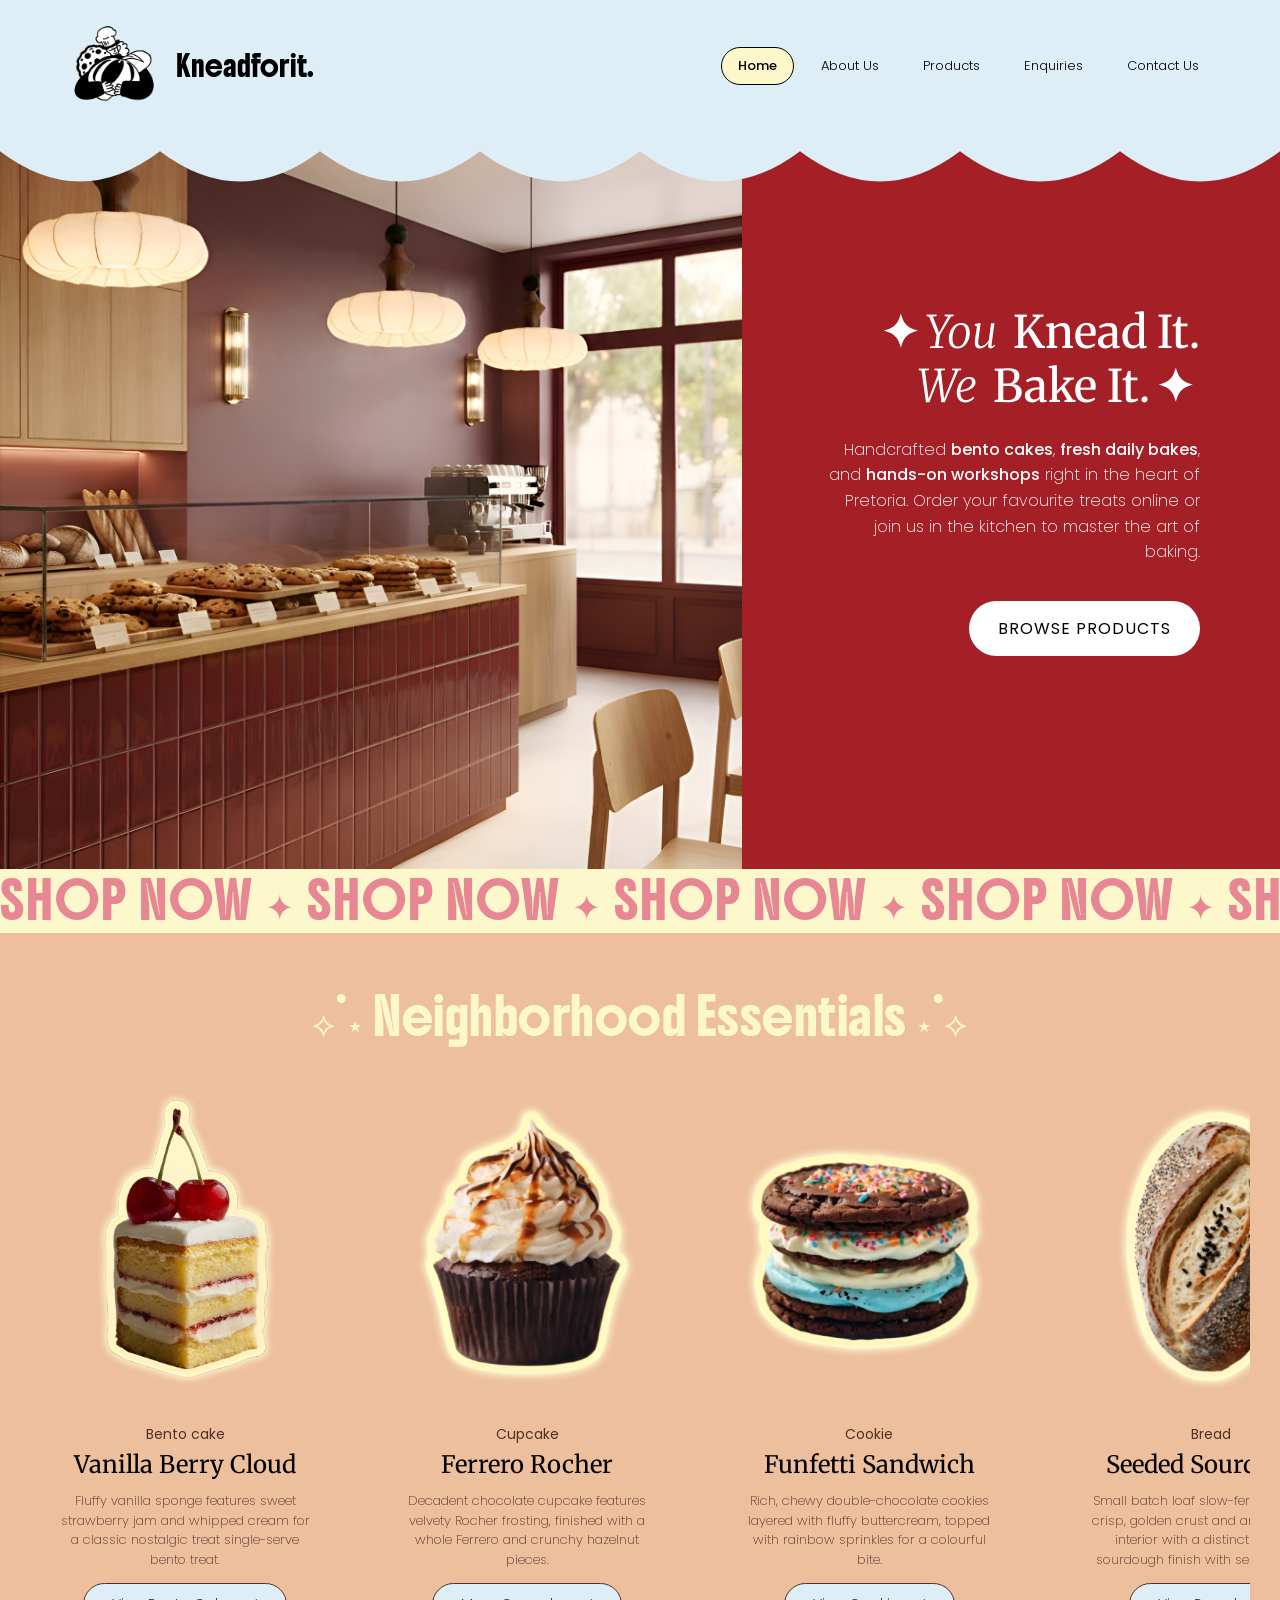
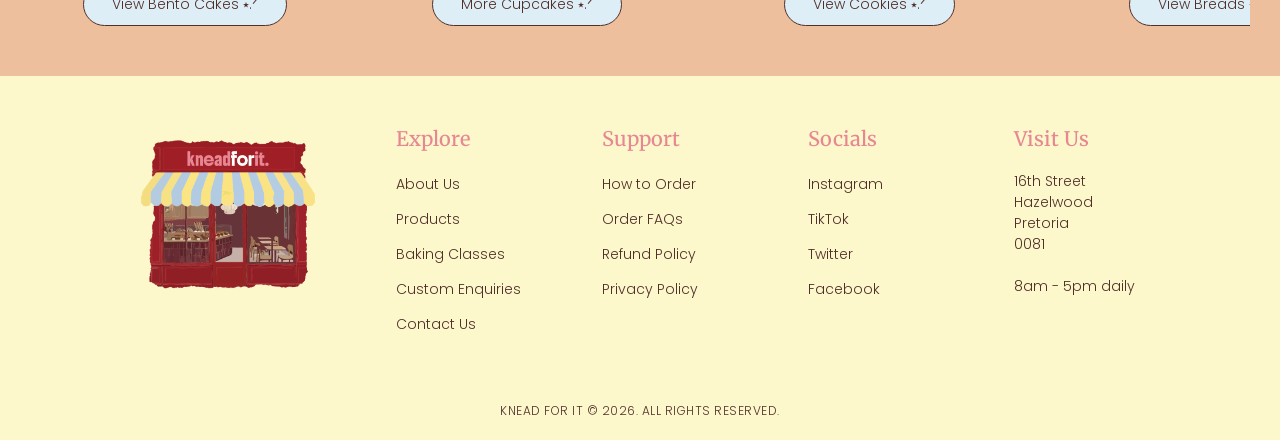
==== index.html @ 81d26b41 "Updated the home.html to index.html and added the javascript file." ====
<!DOCTYPE html>
<html lang="en">
<head>
    <meta charset="UTF-8">
    <meta name="viewport" content="width=device-width, initial-scale=1.0">
    <title>Home | Kneadforit.</title>
    <link rel="stylesheet" href="css/style.css">

    <!-- Google Fonts -->
    <link rel="preconnect" href="https://fonts.googleapis.com">
    <link rel="preconnect" href="https://fonts.gstatic.com" crossorigin>
    <link href="https://fonts.googleapis.com/css2?family=Boldonse&family=Merriweather:ital,opsz,wght@0,18..144,300..900;1,18..144,300..900&family=Poppins:ital,wght@0,100;0,200;0,300;0,400;0,500;0,600;0,700;0,800;0,900;1,100;1,200;1,300;1,400;1,500;1,600;1,700;1,800;1,900&display=swap" rel="stylesheet">
</head>

<body>

<!-- HEADER SECTION -->

    <header class="header-nav-container">
        <div class="nav-content">
            <a href="index.html" class="brand-logo">
                <picture>
                    <source type="images/webp" srcset="../images/logo.webp">
                    <img src="images/logo.png" alt="Kneadforit Logo">
                </picture>
                <span class="logo-text">Kneadforit.</span>
            </a>            
            <nav class="nav-item-container">
                <a href="index.html" class="nav-link active">Home</a>
                <a href="about.html" class="nav-link">About Us</a>
                <a href="products.html" class="nav-link">Products</a>
                <a href="enquiries.html" class="nav-link">Enquiries</a>
                <a href="contact.html" class="nav-link">Contact Us</a>
            </nav>
        </div>
        <!-- Scalloped Banner Shape -->
        <div class="scallop-banner" aria-hidden="true">
            <svg viewBox="0 0 1440 50" preserveAspectRatio="none">
                <path d="M0,0 L1440,0 L1440,10 Q1350,40 1260,10 Q1170,40 1080,10 Q990,40 900,10 Q810,40 720,10 Q630,40 540,10 Q450,40 360,10 Q270,40 180,10 Q90,40 0,10 Z" fill="#DEEEF7"/>
            </svg>
        </div>
    </header>

<!-- HERO SECTION -->

    <main>
        <section class="hero-section">
            <div class="hero-container">
                <!-- Left Image Side -->
                <div class="hero-image-wrapper">
                    <picture>
                    <source media="(min-width: 960px)" srcset="./images/interior.jpg">
                    <source media="(max-width: 960px)" srcset="./images/interior.jpg">
                    <img src="./images/interior.jpg" alt="Knead For It Bakery Interior" class="hero-image">
                    </picture>
                </div>
                <!-- Right Content Card Side -->
                <div class="hero-content-card">
                    <h1 class="hero-title">
                        <span class="title-line">
                            <span class="star-icon">✦</span><span class="text-italic">You</span> <span class="text-bold">Knead It.</span>
                        </span>
                        <span class="title-line">
                            <span class="text-italic">We</span> <span class="text-bold">Bake It.</span><span class="star-icon">✦</span>
                        </span>
                    </h1>
                    <p class="hero-body">
                        Handcrafted <strong>bento cakes</strong>, <strong>fresh daily bakes</strong>, and 
                        <strong>hands-on workshops</strong> right in the heart of Pretoria. Order your 
                        favourite treats online or join us in the kitchen to master the art of baking.
                    </p>
                    <a href="products.html" class="hero-btn">BROWSE PRODUCTS</a>
                </div>
            </div>
        </section>
        <!-- INFINITE MARQUEE BANNER -->
        <div class="marquee-strip" aria-hidden="true">
            <div class="marquee-content">
                <span>SHOP NOW ✦ SHOP NOW ✦ SHOP NOW ✦ SHOP NOW ✦ SHOP NOW ✦</span>
            </div>
            <div class="marquee-content">
                <span>SHOP NOW ✦ SHOP NOW ✦ SHOP NOW ✦ SHOP NOW ✦ SHOP NOW ✦</span>
            </div>
        </div>
        <!-- BEST SELLER PRODUCTS SECTION -->
        <section class="products-section">
            <h2 class="products-title">⟡˙⋆ Neighborhood Essentials ⋆˙⟡</h2>
            <div class="product-scroll-container">
                <!-- Product 1 -->
                <article class="product-card">
                    <div class="product-image-wrapper">
                    <picture>
                        <!-- format with fallback to png -->
                        <source type="images/webp" srcset="./images/strawberry.webp">
                        <img src="./images/stawberry.png" alt="Vanilla Berry Cloud Bento Cake">
                    </picture>
                    </div>
                    <span class="product-category">Bento cake</span>
                    <h3 class="product-name">Vanilla Berry Cloud</h3>
                    <p class="product-description">
                        Fluffy vanilla sponge features sweet strawberry jam and whipped cream for a classic nostalgic treat
                        single-serve bento treat.
                    </p>
                    <a href="products.html#bento-cakes" class="view-btn">View Bento Cakes ⭑.ᐟ</a>   
                </article>
                <!-- Product 2 -->
                <article class="product-card">
                    <div class="product-image-wrapper">
                        <picture>
                            <source type="images/webp" srcset="./images/ferrero.webp">
                            <img src="./images/ferrero.png" alt="Ferrero Rocher Cupcake">
                        </picture>
                    </div>
                    <span class="product-category">Cupcake</span>
                    <h3 class="product-name">Ferrero Rocher</h3>
                    <p class="product-description">
                        Decadent chocolate cupcake features velvety Rocher frosting, finished with a whole 
                        Ferrero and crunchy hazelnut pieces.
                    </p>
                    <a href="products.html#cupcakes" class="view-btn">More Cupcakes ⭑.ᐟ</a>
                </article>
                <!-- Product 3 -->
                <article class="product-card">
                    <div class="product-image-wrapper">
                        <picture>
                            <source type="images/webp" srcset="./images/ferrero.webp">
                            <img src="images/sandwich.png" alt="Funfetti Sandwich Cookie">
                        </picture>
                    </div>
                    <span class="product-category">Cookie</span>
                    <h3 class="product-name">Funfetti Sandwich</h3>
                    <p class="product-description">
                        Rich, chewy double-chocolate cookies layered with fluffy buttercream, topped with 
                        rainbow sprinkles for a colourful bite.
                    </p>
                    <a href="products.html#cookies" class="view-btn">View Cookies ⭑.ᐟ</a>
                </article>
                <!-- Product 4 -->
                <article class="product-card">
                    <div class="product-image-wrapper">
                        <picture>
                            <source type="images/webp" srcset="./images/sourdough.webp">
                            <img src="images/sourdough.png" alt="Heritage Seeded Sourdough Bread">
                        </picture>
                    </div>
                    <span class="product-category">Bread</span>
                    <h3 class="product-name">Seeded Sourdough</h3>
                    <p class="product-description">
                        Small batch loaf slow-fermented for a crisp, golden crust and an airy, chewy interior with 
                        a distinctive, tangy sourdough finish with sesame seeds.
                    </p>
                    <a href="products.html#breads" class="view-btn">View Breads ⭑.ᐟ</a>
                </article>
            </div>
        </section>
    </main>

<!-- FOOTER -->

    <footer class="site-footer">
    <div class="footer-container">    
        <!-- Storefront Illustration -->
        <div class="footer-column footer-storefront">
            <picture>
                <source type="images/webp" srcset="./images/store.webp">
                <img src="images/store.png" alt="Knead For It Storefront">
            </picture>
        </div>
        <!-- Explore Links -->
        <div class="footer-column">
        <h4 class="footer-heading">Explore</h4>
        <ul class="footer-links">
            <li><a href="about.html">About Us</a></li>
            <li><a href="products.html">Products</a></li>
            <li><a href="enquiries.html">Baking Classes</a></li>
            <li><a href="enquiries.html#enquiry-form-section">Custom Enquiries</a></li>
            <li><a href="contact.html">Contact Us</a></li>
        </ul>
        </div>
        <!-- Support Links -->
        <div class="footer-column">
        <h4 class="footer-heading">Support</h4>
        <ul class="footer-links">
            <li><a href="enquiries.html#enquiry-form-section">How to Order</a></li>
            <li><a href="enquiries.html#enquiry-form-section">Order FAQs</a></li>
            <li><a href="#">Refund Policy</a></li>
            <li><a href="#">Privacy Policy</a></li>
        </ul>
        </div>
        <!-- Socials Links -->
        <div class="footer-column">
        <h4 class="footer-heading">Socials</h4>
        <ul class="footer-links">
            <li><a href="#">Instagram</a></li>
            <li><a href="#">TikTok</a></li>
            <li><a href="#">Twitter</a></li>
            <li><a href="#">Facebook</a></li>
        </ul>
        </div>
        <!-- Location Details -->
        <div class="footer-column">
        <h4 class="footer-heading">Visit Us</h4>
        <address class="footer-address">
            16th Street<br>
            Hazelwood<br>
            Pretoria<br>
            0081<br><br>
            8am - 5pm daily
        </address>
        </div>
    </div>
    <!-- Bottom Copyright -->
    <div class="footer-bottom">
        <p>KNEAD FOR IT &copy; 2026. ALL RIGHTS RESERVED.</p>
    </div>
    </footer>
    
</body>
</html>
---- css/style.css ----
/* Kneadforit Styling and Responsiveness for Website */

* {                            
/* Resetting default margins and paddings */
  box-sizing: border-box;
  margin: 0;
  padding: 0;
}

:root {
/* Storing the font stack and colours inside a CSS variable name */  
/* Youtube Ref: "Learn CSS Variables In 7 Minutes" */                    
/* Color Palette */
  --color-lemon-chiffon: #FCF8CB;
  --color-alice-blue: #DEEEF7;                  /* Updated header background color */
  --color-cotton-candy: #E88794;
  --color-blush-pink: #F7D7DB;
  --color-peach: #EDBF9D;
  --color-crushed-berry: #A51F26;
  --color-espresso: #513029;
  --color-rich-mahogany: #4B0C07;
  --color-black: #000000;
  --color-white: #ffffff;

/* Typography System */
  --font-logo: 'Boldonse', sans-serif;
  --font-h1: 'Merriweather', serif;
  --font-h2: 'Poppins', sans-serif;
  --font-body: 'Poppins', sans-serif;               /* Updated font system */
}

body {
  font-family: var(--font-body);
  background-color: var(--color-alice-blue);
  background-color: var(--color-white);             /* Neutral canvas so blue only stays inside header */
  color: var(--color-black);
  overflow-x: hidden;
}

/* RESPONSIVE IMAGES BASE STYLES */
img, 
picture {
  max-width: 100%;
  height: auto;
  display: block;
}
/* PICTURE TAG CONTAINER */
picture {
  width: 100%;
  height: 100%;
  display: block;
}
picture img {
  width: 100%;
  height: 100%;
}

/* HEADER NAVIGATION */

.header-nav-container {
  position: relative;      
  top: 0;
  width: 100%;
  min-height: 7.5rem;
  background-color: var(--color-alice-blue);
  display: flex;
  flex-direction: column;
  justify-content: space-between;
  z-index: 1000;                    /* making sure header stays on top of all images & text */
}
.nav-content {
  width: 90%;
  max-width: 80.625rem;                /* Adapts seamlessly across 1366px, 1440px, 1536px, and 1920px */
  margin: 0 auto;
  padding: 1rem 0;
  display: flex;
  flex-wrap: wrap;
  justify-content: space-between;
  align-items: center;
}
.brand-logo {
  display: flex;
  align-items: center;
  gap: 0.75rem;
  text-decoration: none;
}
.brand-logo img,
.brand-logo picture {
  height: 6.25rem;
  width: auto;
  display: block;
}
.logo-text {
  font-family: var(--font-logo);     /* Boldonse */
  font-size: 1.25rem;
  color: var(--color-black);
  white-space: nowrap;
}
.nav-item-container {
  display: flex;
  align-items: center;
  justify-content: flex-end;
  gap: 0.625rem;
  width: auto;         
  flex-wrap: wrap;
}
.nav-link {
  font-family: var(--font-body);
  font-size: 0.8125rem;
  font-weight: 300;                 /* Poppins Light */
  color: var(--color-black);
  text-decoration: none;
  padding: 0.5rem 1rem;
  border-radius: 2.5rem;
  border: 1px solid transparent;
  white-space: nowrap;
  transition: all 0.2s ease-in-out;
}
.nav-link:hover,
.nav-link.active,
.nav-link.nav-item-button {
  padding: 0.5rem 1rem;
  font-weight: 500;                /* Slightly stronger for active emphasis */
  color: var(--color-black);
  border: 1px solid var(--color-black);
  border-radius: 2.5rem;
  background-color: var(--color-lemon-chiffon);
}
.scallop-banner {
  position: absolute;
  bottom: -6.25rem;
  left: 0;
  width: 100%;
  height: 6.3rem;
  z-index: 25;
  pointer-events: none;
}
.scallop-banner svg {
  width: 100%;
  height: 100%;
  display: block;
}

/* HERO SECTION */

.hero-section {
  width: 100%;
  display: flex;
  flex-direction: row;
  margin-top: -7.5rem;           /* Negative margin pulls the top of the hero under the header */
  position: relative;
  z-index: 1;
}
.hero-container {
  width: 100%;
  max-width: 100%;
  margin: 0;
  padding: 0;
  display: flex;
  height: auto;
}
.hero-image-wrapper {
  flex: 50 0 58%;
  width: 58%;
  height: 100%;
  overflow: hidden;
}
.hero-image-wrapper picture {
  width: 100%;
  height: 100%;
  display: block;
}
.hero-image {
  width: 100%;
  height: 100%;
  object-fit: cover;
  display: block;
}
.hero-content-card {
  flex: 0 0 42%;
  width: 42%;
  height: 100%;
  background-color: var(--color-crushed-berry);
  color: var(--color-white);
  display: flex;
  flex-direction: column;
  justify-content: center;
  align-items: flex-end;             /* Right-aligned layout */
  text-align: right;
  padding: 8.75rem 5rem 3.75rem 5rem;
  box-sizing: border-box;
}
.hero-title {
  font-family: var(--font-h1);      /* Merriweather */
  font-size: 2.8125rem;
  line-height: 1.2;
  margin-bottom: 1.5rem;
  gap: 0.25rem;
}
hero-title .title-line {
  display: inline-flex;
  align-items: center;
  white-space: nowrap;
}
.hero-title .star-icon {
  font-size: 2.8125rem;
  line-height: 2.8125rem;
  margin: 0 0.375rem;
}
.hero-title .text-italic {
  font-weight: 200;
  font-style: italic;
}
.hero-title .text-bold {
  font-weight: 500;
  font-style: normal;
  margin-left: 0.375rem;
}
.hero-body {
  font-family: var(--font-body);        /* Poppins */
  font-size: 1rem;
  font-weight: 200;                     /* Light weight default */
  line-height: 1.6;
  max-width: 30rem;
  color: var(--color-white);
  margin-bottom: 2.25rem;
}
.hero-body strong {
  font-weight: 500;                     /* Bold weight for highlighted words */
}
.hero-btn {
  display: inline-block;
  font-family: var(--font-body);        /* Poppins */
  font-size: 1rem;
  font-weight: 400;                     /* Poppins 400 */
  letter-spacing: 0.0625rem;
  color: var(--color-black);            /* Default text black */
  border: 1px solid var(--color-white);
  background-color: var(--color-white); /* Default container white */
  text-decoration: none;
  padding: 0.875rem 1.75rem;
  border-radius: 2.5rem;
  transition: all 0.3s ease-in-out;
  border: 1px solid transparent;
}
/* Hover State */
.hero-btn:hover {
  background-color: var(--color-espresso);
  color: var(--color-white);               /* Hover text white */
  border: 1px solid var(--color-white);
}

/* MARQUEE STRIP */
/* Youtube Ref: "You Can't Find a Better Infinite Marquee" */
.marquee-strip {
  width: 100%;
  background-color: var(--color-lemon-chiffon);
  overflow: hidden;
  display: flex;
  flex-direction: row;
  flex-wrap: nowrap;
  position: relative;
  z-index: 20;                           /* Stays above hero overlays */
  padding: 0.625rem 0;
  box-sizing: border-box;
}
.marquee-content {
  display: flex;
  flex-shrink: 0;
  white-space: nowrap;
  animation: marquee-infinite 15s linear infinite;
}
.marquee-content span {
  font-family: var(--font-logo);
  font-size: 2.1875rem;
  line-height: 2.75rem;
  font-weight: 500;
  color: var(--color-cotton-candy);
  letter-spacing: 0.125rem;
  padding-right: 1.875rem;
  align-items: center;
}
.marquee-content span {
  vertical-align: middle;
}
@keyframes marquee-infinite {           /* Seamless Infinite Loop */
  0% {
    transform: translateX(0%);
  }
  100% {
    transform: translateX(-100%);
  }
}

/* BESTSELLER PRODUCTS SECTION */

.products-section {
  background-color: var(--color-peach);
  padding: 3.125rem 1.875rem;
  width: 100%;
  box-sizing: border-box;               /* To prevent any overflow caused by padding */
}
.product-scroll-container {
  max-width: 90rem;
  margin: 0 auto;
  padding: 0 2.5rem;
  display: flex;
  gap: 2rem;
  overflow-x: auto;
  scroll-snap-type: x mandatory;

/* Youtube Ref: "Hide Scrollbar From Wesbites in Different Browsers | HTML and CSS" */
  scrollbar-width: none;            /* Hiding scrollbar for Firefox, Chrome, Safari, Edge  */
}
.product-scroll-container::-webkit-scrollbar {
  display: none;
}
.product-card {
  flex: 0 0 19.375rem;
  scroll-snap-align: start;
  display: flex;
  flex-direction: column;
  align-items: center;
}
.products-title {
  font-family: var(--font-logo);
  font-size: 2.1875rem;
  font-weight: 500;
  color: var(--color-lemon-chiffon);
  text-align: center;
  justify-content: center;
  margin-bottom: 1.875rem;
  letter-spacing: 0.03125rem;
}

/* Youtube Ref: "CSS Neon Glow Effect in 2 Minutes" */
/* Youtube Ref: "Learn All CSS Transition Property for Smooth Animation" */
.product-image-wrapper {
  width: 100%;
  height: 20rem;
  display: flex;
  align-items: center;
  justify-content: center;
  margin-bottom: 1.5rem;
}
.product-image-wrapper picture {
  display: flex;
  align-items: center;
  justify-content: center;
  width: 100%;
  height: 100%;
}
.product-image-wrapper img {
  max-width: 100%;
  max-height: 100%;
  object-fit: contain;
  filter: drop-shadow(0 0 0.3125rem #ffffff)
          drop-shadow(0 0 0.125rem #FEF08ACC);
  transition: transform 0.3s cubic-bezier(0.175, 0.885, 0.32, 1.275);
}
.product-card:hover .product-image-wrapper img {
  transform: scale(1.06);
}
.product-category {
  font-family: var(--font-body);
  font-size: 0.875rem;
  color: var(--color-espresso);
  margin-bottom: 0.375rem;
}
.product-name {
  font-family: var(--font-h1);
  font-size: 1.5rem;
  line-height: 1.2;
  font-weight: 400;
  color: var(--color-black);
  margin-bottom: 0.75rem;
}
.product-description {
  font-family: var(--font-body);
  font-weight: 300;
  font-size: 0.875rem;
  line-height: 1.55;
  color: var(--color-black);
  margin-bottom: 1.75rem;
  flex-grow: 1;                             /* Pushes button row evenly to bottom */
}
.view-btn {
  display: inline-block;
  font-family: var(--font-body);
  font-size: 0.875rem;
  font-weight: 300;
  color: var(--color-espresso);
  background-color: var(--color-alice-blue);
  border: 1px solid var(--color-espresso);
  border-radius: 1.875rem;
  padding: 0.625rem 1.75rem;
  text-decoration: none;
  margin-top: auto;
  transition: all 0.25s ease;
}
/* Interactive Hover State */
.view-btn:hover {
  background-color:var(--color-crushed-berry);
  border: 1px var(--color-white);
  color: var(--color-white);
  transform: translateY(-0.125rem);
}

/* FOOTER SECTION */

.site-footer {
  background-color: var(--color-lemon-chiffon);
  padding: 3.125rem 2rem 1.25rem;
  width: 100%;
}
/* Youtube Ref: "RESPONSIVE FOOTER WITH HTML AND CSS GRIDS" */
.footer-container {
  max-width: 62.5rem;
  margin: 0 auto;
  display: grid;
  grid-template-columns: 1.4fr repeat(4, 1fr);
  gap: 5rem;
  margin-bottom: 2rem;
}
.footer-storefront img,
.footer-storefront picture {
  max-width: 11.25rem;
  height: auto;
  display: block;
}
.footer-heading {
  font-family: var(--font-h1);
  font-size: 1.25rem;
  font-weight: 500;
  color: var(--color-cotton-candy);
  margin-bottom: 1.25rem;
}
.footer-links {
  list-style: none;
  padding: 0;
  margin: 0;
}
.footer-links li {
  margin-bottom: 0.625rem;
}
.footer-links a {
  text-decoration: none;
  color: var(--color-espresso);
  font-size: 0.875rem;
  font-family: var(--font-body);
  font-weight: 300;
  transition: color 0.2s ease;
}
.footer-links a:hover {
  color: var(--color-cotton-candy);
  text-decoration: none;
}
.footer-address {
  font-style: normal;
  font-size: 0.875rem;
  color: var(--color-espresso);
  font-family: var(--font-body);
  font-weight: 300;
  line-height: 1.5;
}
.footer-bottom {
  max-width: 62.5rem;
  margin: 0 auto;
  text-align: center;
  padding-top: 1.5rem;
  font-size: 0.75rem;
  font-family: var(--font-body);
  font-weight: 300;
  letter-spacing: 0.03125rem;
  color: var(--color-espresso);
}

/* ABOUT US PAGE */

/* STORY HERO SECTION */
/* Youtube Ref: "Build Infinite Carousel Animations in 4 Minutes" */
.about-story-hero {
  position: relative;
  margin-top: -12.5rem; 
  width: 100%;
  min-height: 56.25rem;
  overflow: hidden;
  display: flex;
  align-items: flex-start;
}
.story-slider-overflow {
  position: absolute;
  top: 0;
  left: 0;
  width: 100%;
  height: 100%;
  overflow: hidden;
  z-index: 1;
}
.story-slider-track {
  display: flex;
  width: 225rem;
  height: 100%;
  animation: horizontalSlide 30s linear infinite;
}
.slide-item {
  width: 37.5rem;
  height: 100%;
  flex-shrink: 0 0 37.5rem;
  background-size: cover;
  background-position: center;
}
@keyframes horizontalSlide {            /* Infinite Horizontal Scroll */
  0% {
    transform: translateX(0);
  }
  100% {
    transform: translateX(-50%);        /* Shifts exactly half the track length */
  }
}
.story-content-container {
  position: relative;
  z-index: 2;
  width: 100%;
  max-width: 80.625rem;
  margin: 0 auto;
  padding: 18.75rem 2rem 2.5rem 2rem; 
}
.story-header-group {
  max-width: 40.625rem;
  margin-bottom: 1.5rem;
}
.story-card {
  width: 32.5rem;
  max-width: 100%;
  background-color: var(--color-espresso);
  border: 1px solid var(--color-white);
  border-radius: 0;
  padding: 2.25rem 2rem;
  color: var(--color-white);
}
.story-tag {
  display: inline-block;
  background-color: var(--color-espresso);
  border: 1px solid var(--color-white);
  color: var(--color-white);
  font-family: var(--font-logo);
  font-size: 0.875rem;
  font-weight: 500;
  padding: 0.3125rem 0.875rem;
  border-radius: 0;
  margin-bottom: 1.125rem;
  text-transform: uppercase;
  letter-spacing: 0.09375rem;
}
.story-heading {
  font-family: var(--font-logo);
  font-size: 1.75rem;
  line-height: 1.3;
  font-weight: 500;
  margin-bottom: 1.25rem;
  color: var(--color-white);
}
.story-heading .star {
  font-size: 1.25rem;
  vertical-align: middle;
  color: var(--color-white);
}
.story-card p,
div.story-card > p {
  font-size: 1rem;
  font-family: var(--font-body);
  font-weight: 200;
  color: var(--color-white);
  line-height: 1.6;
  margin-bottom: 0.875rem;
}
.story-body p:last-child {
  margin-bottom: 0;
}
.story-body strong {
  font-weight: 500;
  font-family: var(--font-h1);
  color: var(--color-white);
}

/* ABOUT PAGE MARQUEE STRIPS */ 
/* Youtube Ref: "You Can't Find a Better Infinite Marquee" */
.about-marquee {
  background-color: var(--color-blush-pink);
  border-top: 0 solid var(--color-black);
  border-bottom: 0 solid var(--color-black);
  overflow: hidden;
  white-space: nowrap;
  padding: 0.75rem 0;
  width: 100%;
}
.about-marquee .marquee-content {
  display: inline-block;
  animation: marquee-scroll 30s linear infinite;
}
.about-marquee span {
  font-family: var(--font-logo);
  font-size: 1.875rem;
  font-weight: 500;
  color: var(--color-cotton-candy);
  padding-right: 2.5rem;
}
@keyframes marquee-scroll {
  0% { transform: translateX(0%); }
  100% { transform: translateX(-50%); }
}

/* MISSION & VISION SECTION */

.mission-vision-section {
  background-color: var(--color-blush-pink);
  padding: 3.75rem 1.25rem;
  width: 100%;
}
.mission-vision-container {
  max-width: 75rem;
  margin: 0 auto;
  display: flex;
  justify-content: center;
  align-items: center;
  gap: 2.5rem;
}
.wavy-card {
  width: 100%;
  max-width: 32.5rem;
  min-height: auto;
  aspect-ratio: 520 / 380;            /* Preserves natural image dimensions */
  background-image: url('../images/wavycard.png');
  background-size: contain;           /* Keeps full frame visible without stretching */
  background-repeat: no-repeat;
  background-position: center;
  padding: 2.5rem 2rem;
  display: flex;
  flex-direction: column;
  justify-content: center;
  align-items: center;
  text-align: center;
  box-sizing: border-box;
}
.card-title {
  font-family: var(--font-h1);
  font-size: 2rem;
  font-weight: 300;
  color:var(--color-white);
  margin-bottom: 1.25rem;
}
.card-text {
  font-family: var(--font-body);
  font-size: 0.875rem;
  font-weight: 200;
  line-height: 1.6;
  color: var(--color-white);
  max-width: 17.875rem;
}
.card-text strong {
  font-weight: 500;
}

/* PRODUCTS PAGE */

/* PRODUCTS HERO BANNER */

.products-banner {
  width: 100%;
  aspect-ratio: 1440 / 600;
  margin-top: -1.875rem;
  height: auto;
  background-position: left center;
  line-height: 0;
  position: relative;
  overflow: hidden;
}
.products-banner picture,
.products-banner img {
  width: 100%;
  height: 100%;
  object-fit: cover;
  display: block;
}
.products-main-section {
  width: 100%;
  background-color: var(--color-blush-pink);
  padding: 0 0 5rem 0;
  display: flex;
  flex-direction: column;
  align-items: center;
}
.products-category-wrapper {
  width: 100%;
  max-width: 80.625rem;
  padding-top: 3.75rem; 
  margin: 0 auto;
  display: flex;
  flex-direction: column;
  align-items: center;
  gap: 1rem;
  text-align: center;
}
.category-main-title {
  font-family: var(--font-logo);
  font-size: 2.25rem;
  font-weight: 500;
  color: var(--color-espresso);
  letter-spacing: 0.03125rem;
}
.category-buttons-container {
  display: flex;
  flex-wrap: wrap;
  justify-content: center;
  gap: 1rem;
}
html {
  scroll-behavior: smooth;                    /* Controls the transitions when scroll is triggered */
}
#bento-cakes {
  scroll-margin-top: 6.25rem;
}
.cat-btn {
  display: inline-block;
  text-decoration: none;
  font-family: var(--font-body);
  font-size: 0.9375rem;
  font-weight: 200;
  color: var(--color-espresso);
  background-color: var(--color-white);
  border: 1px solid var(--color-espresso);
  border-radius: 1.875rem;
  padding: 0.625rem 1.625rem;
  cursor: pointer;
  transition: all 0.2s ease;
}
.cat-btn:hover,
.cat-btn:active {
  background-color: var(--color-alice-blue);
  font-weight: 500;
}
.category-section {
  scroll-margin-top: 10.625rem;
}

/* PRODUCTS SECTION */

html, body {
  width: 100%;
  margin: 0;
  padding: 0;
  overflow-x: hidden;                         /* No horizontal scrollbars */
}
main, .main-container {
  width: 100%;
  max-width: 100%;
  margin: 0;
  padding: 0;
}
.category-section {
  width: 100%;
  background-color: var(--color-blush-pink);
  padding: 0 0 3.75rem 0; 
  margin: 0;
  box-sizing: border-box;
}
.product-grid {
  width: 100%;
  max-width: 80rem;
  margin: 0 auto;
  padding: 0 1rem;
  display: grid;
  grid-template-columns: repeat(4, 1fr);
  gap: 1.75rem;
  align-items: stretch;
  box-sizing: border-box;
}
.product-card {
  display: flex;
  flex-direction: column;
  align-items: center;
  text-align: center;
  height: 100%;
}
.product-img-wrapper {
  width: 100%;
  max-width: 18.75rem;
  height: 18.75rem;
  display: flex;
  align-items: center;
  justify-content: center;
  margin-bottom: 1.5rem;
}
.product-img-wrapper picture {
  display: flex;
  align-items: center;
  justify-content: center;
  width: 100%;
  height: 100%;
}
.product-img-wrapper img {
  max-width: 100%;
  max-height: 100%;
  object-fit: contain;
  filter: drop-shadow(0 0.25rem 0.625rem #FCF8CB);
}
.product-info {
  display: flex;
  flex-direction: column;
  align-items: center;
  width: 100%;
  flex: 1;
}
.product-title {
  font-family: var(--font-h1);
  font-size: 1.25rem;
  font-weight: 500;
  line-height: 1.25;
  color: var(--color-espresso);
  margin-bottom: 0.875rem;
  min-height: 3rem;
}
.product-description {
  font-family: var(--font-body);
  font-size: 0.8125rem;
  font-weight: 200;
  line-height: 1.5;
  color: var(--color-espresso);
  max-width: 15.625rem;
  margin-bottom: 0.875rem;
}
.product-variant {
  font-family: var(--font-body);
  font-size: 0.8125rem;
  font-weight: 500;
  color: var(--color-espresso);
  margin-bottom: 0.125rem;
}
.product-price {
  font-family: var(--font-body);
  font-size: 0.8125rem;
  font-weight: 500;
  color: var(--color-espresso);
  margin-bottom: 1.25rem;
}
.enquire-btn {
  display: inline-block;
  font-family: var(--font-body);
  font-size: 0.875rem;
  font-weight: 300;
  color: var(--color-espresso);
  background-color: var(--color-peach);
  border: 1px solid var(--color-espresso);
  border-radius: 3.125rem;
  padding: 0.625rem 1.75rem;
  text-decoration: none;
  margin-top: auto;
  transition: all 0.25s ease;
}
.enquire-btn:hover {
  background-color: var(--color-espresso);
  color: var(--color-peach);
  border: 1px solid var(--color-peach);
}
.product-category-group,
#cupcakes-section {
  background-color: var(--color-blush-pink);
  padding: 2.5rem 0;
  width: 100%;
}

/* ENQUIRIES PAGE */

.enquiries-page {
  width: 100%;
  overflow-x: hidden;
}

/* BOOKINGS SECTION */

.book-section {
  width: 100%;
  max-width: 100%;
  position: relative;
  margin-top: -7.5rem;               /* Pulls hero under header*/
  min-height: 45.625rem;                /* Fixed height to fit screen alongside header */
  height: auto;       
  display: flex;
  background-color: var(--color-crushed-berry);
  overflow: hidden;
  box-sizing: border-box;
}
.book-container {
  width: 100%;
  height: 100%;
  display: flex;
  flex-direction: row;
  margin: 0;
  padding: 0;
}
.book-content-card {
  width: 45rem;
  height: 100%;
  display: flex;
  flex-direction: column;
  justify-content: center;
  align-items: flex-start;
  padding: 13.75rem 0 2.5rem 5rem;
  box-sizing: border-box;
}
.book-title {
  font-family: var(--font-h1);
  color: var(--color-white);
  font-size: 2.8125rem;
  line-height: 1.2;
  margin-bottom: 1.5rem;
  gap: 0.3125rem;
}
.book-title .title-line {
  display: inline-flex;
  align-items: center;
  white-space: nowrap;
}
.book-title .star-icon {
  font-size: 2.8125rem;
  line-height: 2.8125rem;
  margin: 0 0.4375rem;
}
.book-title .text-italic {
  font-weight: 200;
  font-style: italic;
  margin-left: 0.625rem;
}
.book-title .text-bold {
  font-weight: 500;
  font-style: normal;
  margin-left: 0.4375rem;
}
.book-text {
  font-family: var(--font-body);        /* Poppins */
  font-size: 1rem;
  font-weight: 200;                     /* Light weight default */
  line-height: 1.6;
  max-width: 30rem;
  color: var(--color-white);
  margin-bottom: 2.25rem;
}
.book-text strong {
  font-weight: 500;                     /* Bold weight for highlighted words */
}
.book-btn {
  display: inline-block;
  font-family: var(--font-body);        /* Poppins */
  font-size: 1rem;
  font-weight: 400;                     /* Poppins 400 */
  letter-spacing: 0.0625rem;
  color: var(--color-black);            /* Default text black */
  border: 1px solid var(--color-white);
  background-color: var(--color-white); /* Default container white */
  text-decoration: none;
  padding: 0.875rem 1.75rem;
  border-radius: 2.5rem;
  transition: all 0.3s ease-in-out;
  border: 1px solid transparent;
}
/* Hover State */
.book-btn:hover {
  background-color: var(--color-espresso);
  color: var(--color-white);              
  border: 1px solid var(--color-white);
}
/* Right Image Wrapper */
.book-image-wrapper {
  width: 45rem;
  height: 100%;
  display: flex;
  align-items: flex-end;
  justify-content: flex-end;
  overflow: hidden;
}
.book-image-wrapper picture {
  width: 100%;
  height: 100%;
  display: flex;
  align-items: flex-end;
  justify-content: flex-end;
}
.book-image {
  width: 45rem;
  height: 45.625rem;
  object-fit: contain;
  object-position: bottom right;
  display: block;
}

/* FAQ SECTION */
/* Youtube Ref: "How to create RESPONSIVE Layouts with CSS GRID" */
.content-split-section {
  display: flex;
  width: 100%;
  margin: 0;
  padding: 0;
  box-sizing: border-box;
}
.faq-section {
  width: 50%;
  flex: 0 0 50%;
  background-color: var(--color-alice-blue);
  background-image: url('/images/pattern.png');
  background-repeat: repeat;          /* Makes the pattern I created seamless */
  background-size: 31.25rem auto;        /* Zooms the content of the bg image */
  background-position: top center;
  padding: 3.75rem 1.25rem;
  box-sizing: border-box;
}
.faq-inner-container {
  max-width: 31.25rem;
  margin: 0 auto;                    /* Centers content inside the left column */
}
.faq-title {
  font-family: var(--font-logo);
  font-size: 2.25rem;
  line-height: 3.125rem;
  color: var(--color-espresso);
  text-align: center;
  margin-bottom: 2.5rem;
}

/* FAQ Accordion */
/* Youtube Ref: "How To Make An Accordion Using HTML And CSS | Collapsible Content On Website" */
.accordion-container {
  display: flex;
  flex-direction: column;
  gap: 1rem;
}
.faq-item {
  border: 1px solid var(--color-black);
  border-radius: 2.5rem;
  background-color: var(--color-white);
  overflow: hidden;
  transition: all 0.2s ease-in-out;
}
.faq-item:hover {
  background-color: var(--color-lemon-chiffon);
  transform: translateY(-0.125rem);
}
.faq-question {
  display: flex;
  justify-content: space-between;
  align-items: center;
  padding: 1.25rem 1.5rem;
  font-family: var(--font-body);
  font-size: 1rem;
  font-weight: 500;
  color: var(--color-black);
  cursor: pointer;
  list-style: none;                   /* Removes standard browser arrow in modern browsers */
  user-select: none;
}
.faq-question::-webkit-details-marker {
  display: none;                      /* Remove default disclosure triangle in WebKit/Safari */
}
/* Youtube Ref: "Animate details & summary with a few lines of CSS" */
/* Plus Icon */
.faq-icon {
  font-size: 1.375rem;
  line-height: 1;
  font-weight: 400;
  margin-left: 1rem;
  transition: transform 0.3s ease;
}
/* Accordion States */
.faq-item[open] {
  background-color: var(--color-white);
  box-shadow: 0 0.25rem 0.75rem rgba(0, 0, 0, 0.05);
}

/* Rotates '+' into an 'x' when expanded */
.faq-item[open] .faq-icon {
  transform: rotate(45deg);
}

/* Answer Content Container */
.faq-answer {
  padding: 0 1.5rem 1.25rem 1.5rem;
  font-family: var(--font-body);
  font-size: 0.875rem;
  font-weight: 300;
  line-height: 1.6;
  color: var(--color-black);
  border-top: 1px solid transparent;
}

/* ENQUIRY FORM SECTION */
/* Youtube Ref: "A deceptively complex form / HTML & CSS / Frontend Mentor" */
.enquiry-section {
  width: 50%;
  flex: 0 0 50%;
  background-color: var(--color-blush-pink);
  background-image: url('/images/pattern2.png');
  background-repeat: repeat;          /* Makes the pattern I created seamless */
  background-size: 31.25rem auto;        /* Zooms the content of the bg image */
  background-position: top center;
  padding: 3.75rem 1.25rem;
  box-sizing: border-box;
}
.enquiry-inner-container {
  max-width: 31.25rem;
  margin: 0 auto;/* Centers content inside the left column */
}
.form-title.text-right {
  font-family: var(--font-logo);
  font-size: 2.25rem;
  font-weight: 500;
  color: var(--color-espresso);
  text-align: right;
  margin-top: 0;
  line-height: 3.125rem;
  margin-bottom: 1.75rem;
}
.highlight-text {
  color: var(--color-cotton-candy);
}

/* Form Layout */
.enquiry-form {
  display: flex;
  flex-direction: column;
  gap: 1.125rem;
}
.form-group {
  display: flex;
  flex-direction: column;
  gap: 0.375rem;
}
.form-group label {
  font-family: var(--font-body);
  font-size: 0.875rem;
  font-weight: 400;
  color: var(--color-espresso);
}

/* Form Inputs, Selects, and Textarea */
.form-group input,
.select-wrapper select,
.form-group textarea {
  width: 100%;
  padding: 0.75rem 1.25rem;
  font-family: var(--font-body);
  font-size: 0.875rem;
  color: var(--color-espresso);
  background-color: var(--color-white);
  border: 1px solid var(--color-black);
  border-radius: 2.5rem;
  outline: none;
  box-sizing: border-box;
  transition: border-color 0.2s ease, box-shadow 0.2s ease;
}
.form-group textarea {
  border-radius: 2.5rem;
  resize: vertical;
  min-height: 5rem;
}
.select-wrapper {
  position: relative;
  width: 100%;
}
.select-wrapper select {
  appearance: none;
  -webkit-appearance: none;
  -moz-appearance: none;
  padding-right: 2.5rem;
  cursor: pointer;
}
.select-wrapper::after {
  content: '▼';
  position: absolute;
  right: 1.125rem;
  top: 50%;
  transform: translateY(-50%);
  font-size: 0.625rem;
  color: var(--color-espresso);
  pointer-events: none;
}
.form-group input:focus,
.select-wrapper select:focus,
.form-group textarea:focus {
  border-color: var(--color-blush-pink);
  box-shadow: 0 0 0 0.1875rem var(--color-cotton-candy);
}

/* Submit Button */
.btn-submit {
  width: auto;               /* Allows button to fit its text size */
  min-width: 12.5rem;          /* Gives it a nice pill shape width */
  margin: 0.75rem auto 0 auto;  /* Centers button horizontally */
  height: 3.75rem;
  padding: 0.875rem 1.5rem;
  margin-top: 0.625rem;
  justify-content: center;
  background-color: var(--color-white);
  color: var(--color-espresso);
  font-family: var(--font-body);
  font-size: 0.875rem;
  font-weight: 400;
  letter-spacing: 0.03125rem;
  border: 1px solid var(--color-black);
  border-radius: 2.5rem;
  cursor: pointer;
  transition: all 0.25s ease;
}
.btn-submit:hover {
  background-color: var(--color-espresso);
  color: var(--color-white);
  border: 1px solid var(--color-white);
}

/* CONTACT PAGE */

.contact-main {
  background-color: var(--color-peach);
  width: 100%;
}
.contact-hero {
  max-width: 80.625rem;
  margin: 0 auto;
  padding: 3.125rem 1.25rem 1.875rem 1.25rem;
  text-align: center;
}
.contact-title {
  font-family: var(--font-logo);
  font-size: 2.5rem;
  font-weight: 500;
  color: var(--color-espresso);
  margin-top: 6.25rem;
  margin-bottom: 1.875rem;
  line-height: 1.2;
}
.contact-subtitle {
  font-family: var(--font-body);
  font-size: 1.25rem;
  font-weight: 300;
  line-height: 1.6;
  color: var(--color-espresso);
  max-width: 47.5rem;
  margin: 0.625rem auto;
}
.contact-subtitle strong{
   font-weight: 500;
}

/* Split Content Container */
.contact-content-section {
  width: 100%;
  padding: 1.25rem 5rem 6.25rem 5rem;
  box-sizing: border-box;
}
.contact-container {
  max-width: 80.625rem;
  margin: 0 auto;
  display: flex;
  justify-content: space-between;
  gap: 2.5rem;
}
.contact-details-col {
  width: 18.75rem;
  flex-shrink: 0;
}
.contact-map-col {
  width: 45rem;
  flex-shrink: 0;
}
.col-heading {
  font-family: var(--font-logo);
  font-size: 1.75rem;
  line-height: 3.125rem;
  font-weight: 500;
  color: var(--color-cotton-candy);
  margin-bottom: 1.25rem;
}
.info-group {
  margin-bottom: 1.875rem;
}
.info-label {
  font-family: var(--font-body);
  font-size: 1.5rem;
  font-weight: 500;
  color: var(--color-cotton-candy);
  margin-bottom: 0.25rem;
}
.info-value {
  font-family: var(--font-body);
  font-size: 1rem;
  font-weight: 300;
  line-height: 1.5;
  color: var(--color-black);
}

/* Map Wrapper & Styling */
/* Youtube Ref: "How To Add Google Map On Website Using HTML And CSS | Embed Location Map On Website" */
.map-frame-wrapper {
  width: 45rem;
  height: 43.75rem;
  border: 0.25rem solid var(--color-lemon-chiffon);
  overflow: hidden;
  box-sizing: border-box;
}
.map-frame-wrapper iframe {
  width: 100%;
  height: 100%;
  border: 0;
}




























/* RESPONSIVE DESIGN */
/* Youtube Ref: "Master Responsive CSS Media Queries in easy way" */
/* Mobile & Tablet Viewport (Up to 1032px - Surface Pro & iPad Pro) */
@media screen and (max-width: 65em) {
  /* Prevent page blowouts */
  html, 
  body {
    overflow-x: hidden;
    width: 100%;
  }

/* HEADER */
  body .header-nav-container,
  body .nav-content {
    display: flex;
    flex-direction: column;
    align-items: center;       /* Centers logo and nav container horizontally */
    justify-content: center;
    width: 100%;
    text-align: center;
  }
  body .nav-item-container {
    display: flex;
    flex-direction: row;        /* Keep links row-based on mobile */
    flex-wrap: wrap;           /* Allows items to wrap neatly */
    justify-content: center;   /* Centers wrapped items on the second line */
    align-items: center;
    width: 100%;
    gap: 0.5rem;
    padding: 0.5rem 0;
  }
  body .header-nav-container img,
  body .nav-logo {
    margin: 0 auto;
    display: block;
  }

/* HOME PAGE */
  body .hero-section,
  body .hero-container {
    flex-direction: column;
    height: auto;
    width: 100%;
    max-width: 100%;
  }
  body .hero-image-wrapper,
  body .hero-content-card {
    width: 100%;
    max-width: 100%;
    flex: none;
    height: auto;
  }
  body .hero-image {
    width: 100%;
    height: 100%;
    object-fit: cover;
  }
  body .hero-content-card {
    padding: 2.5rem 1.5rem;
    align-items: center;
    text-align: center;
    box-sizing: border-box;
  }

/* FOOTER */
  body .site-footer,
  body .footer-container {
    display: flex;
    flex-wrap: wrap;
    gap: 2rem;
    justify-content: space-between;
    padding: 2rem 1.5rem;
  }
  body .footer-column {
    flex: 1 1 45%;
  }

/* ABOUT PAGE */
  body .about-story-hero {
    min-height: auto;
    padding: 2.5rem 0;
    width: 100%;
    overflow: hidden;
  }
  body .mission-vision-container {
    flex-direction: column;
    align-items: center;
    width: 100%;
  }
  body .wavy-card {
    width: 100%;
    max-width: 32.5rem;
    height: auto;
    aspect-ratio: 520 / 380;
    background-image: url('../images/wavycard.png');
    background-size: contain;
    background-repeat: no-repeat;
    background-position: center;
    padding: 2.5rem 1.5rem;
    box-sizing: border-box;
    display: flex;
    flex-direction: column;
    justify-content: center;
    align-items: center;
    text-align: center;
  }

/* PRODUCTS PAGE */
  body .product-grid {
    grid-template-columns: repeat(2, 1fr);
    gap: 2.5rem 1.5rem;
  }

/* ENQUIRIES & FAQ */
  body .content-split-section,
  body .enquiry-container,
  body .split-wrapper,
  body .enquiries-content {
    flex-direction: column;
    width: 100%;
    height: auto;
  }
  body .faq-section,
  body .enquiry-section,
  body #enquiry-form-section,
  body .enquiry-inner-container {
    width: 100%;
    max-width: 100%;
    flex: none;
    padding: 2.5rem 1rem;
    box-sizing: border-box;
  }
  body .faq-title.text-right,
  body .form-title.text-right {
    text-align: center;
    font-size: 2rem;
  }

/* BOOKINGS SECTION */
  body .book-section {
    margin-top: 0;
    height: auto;
    min-height: 0;
  }
  body .book-container {
    flex-direction: column;
    height: auto;
    width: 100%;
  }
  body .book-content-card,
  body .book-image-wrapper {
    width: 100%;
    max-width: 100%;
    flex: none;
    box-sizing: border-box;
  }
  body .book-content-card {
    padding: 2.5rem 1.5rem;
    align-items: center;
    text-align: center;
  }
  body .book-image-wrapper {
    height: auto;
    max-height: 23.75rem;
  }
  body .book-image {
    width: 100%;
    height: 100%;
    object-fit: contain;
  }

/* CONTACT PAGE */
  body .contact-container,
  body .contact-content {
    flex-direction: column;
    align-items: center;
    width: 100%;
    max-width: 100%;
  }
  body .contact-details-col,
  body .contact-map-col,
  body .contact-info,
  body .contact-map,
  body .map-frame-wrapper {
    width: 100%;
    max-width: 100%;
    flex: none;
    box-sizing: border-box;
  }
  body .map-frame-wrapper,
  body .contact-map iframe {
    width: 100%;
    height: 350px;
    min-height: 350px;
  }
}


/* MOBILE PHONES (Under 550px) */
@media screen and (max-width: 34.375em) {
  body .footer-container {
    display: grid;
    grid-template-columns: 1fr;
    text-align: center;
  }
  body .footer-storefront img,
  body .footer-storefront picture {
    margin: 0 auto;
  }
    body .card-title {
    font-size: 1.25rem;
  }
  body .card-text {
    font-size: 0.75rem;
    line-height: 1.3;
  }
    body .product-grid {
    grid-template-columns: 1fr;
    gap: 2rem;
  }
}
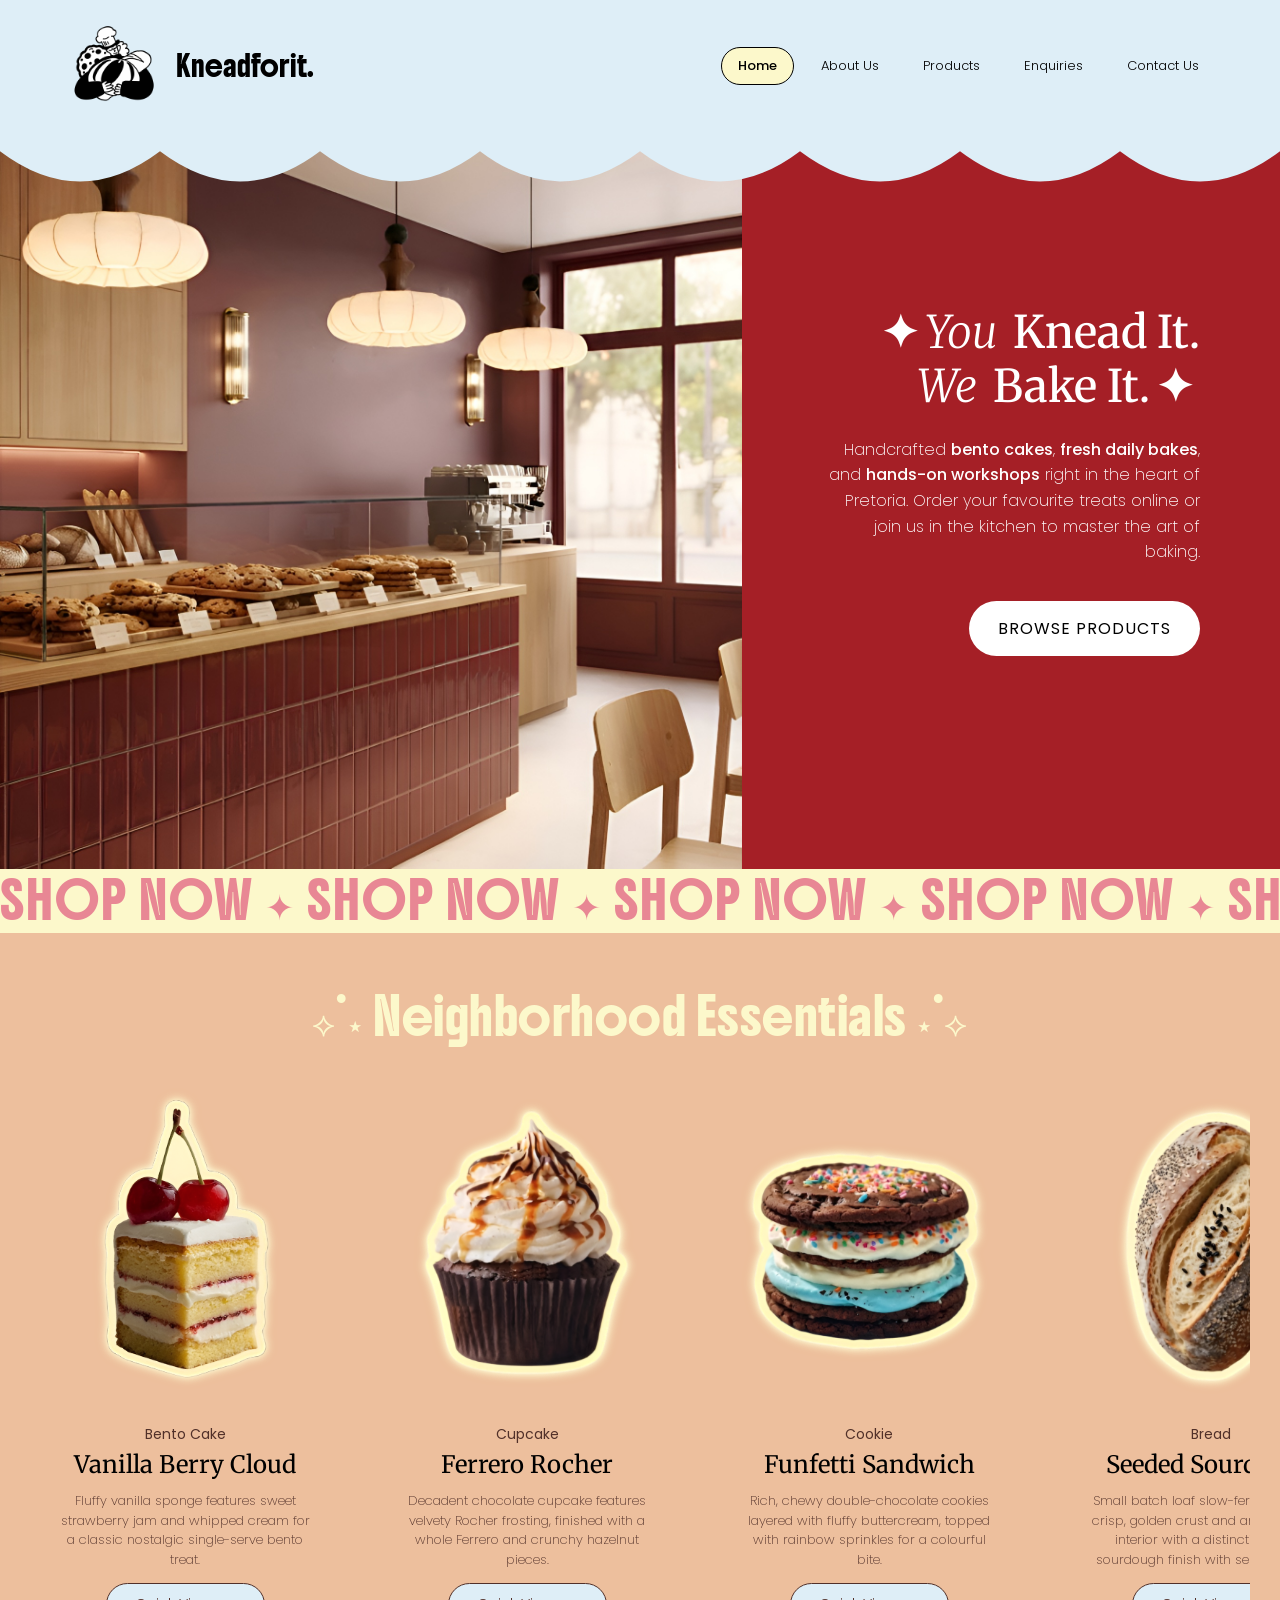
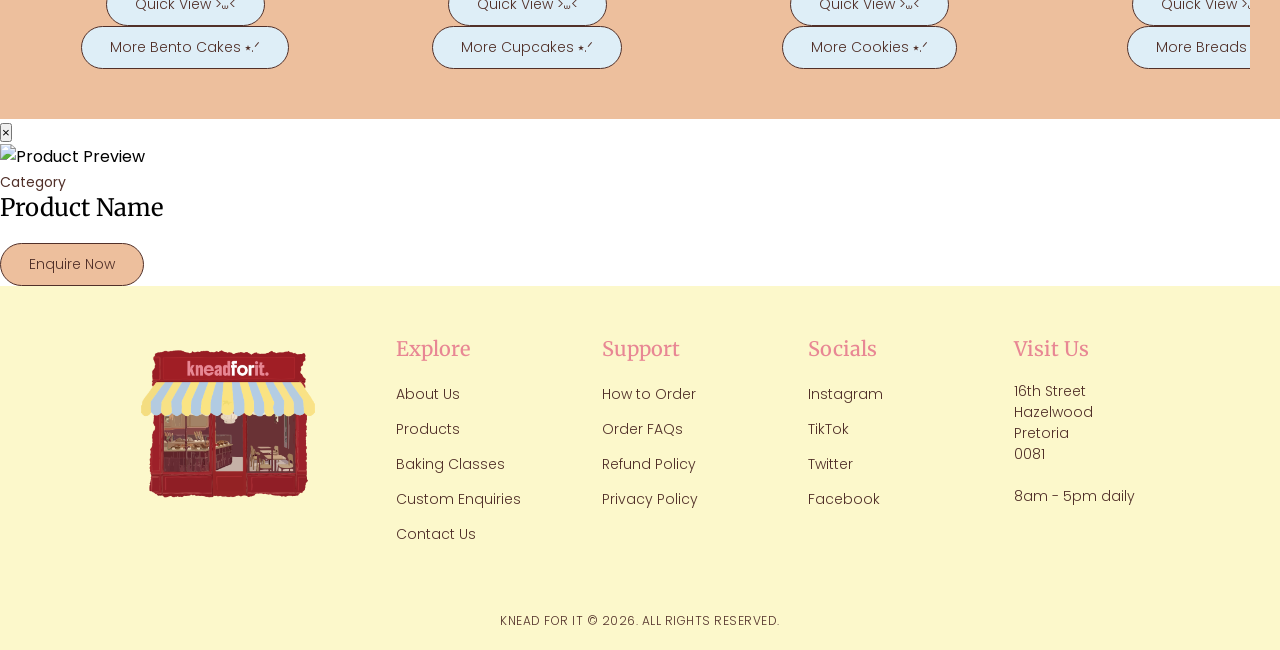
==== commit 041d8535: "Implement Phase 1 interactive features, modal lightbox, and dynamic content for index.html - Added i" ====
--- a/index.html
+++ b/index.html
@@ -3,10 +3,23 @@
 <head>
     <meta charset="UTF-8">
     <meta name="viewport" content="width=device-width, initial-scale=1.0">
-    <title>Home | Kneadforit.</title>
+    <title>Kneadforit. | Custom Bento Cakes & Bakery Pretoria</title>
+    <meta name="description" content="Baked fresh in the heart of Hazelwood, Pretoria. From crusty sourdough loaves to custom bento cakes, made with love daily.Order or visit us today!">
+    <meta name="keywords" content="bento cakes pretoria, bakery hazelwood, custom bento cakes, fresh sourdough pretoria, cupcakes pretoria, cookies pretoria, kneadforit bakery, kneadforit pretoria">
+    <meta name="author" content="Kneadforit Bakery">
+    <meta name="robots" content="index, follow">
+
+<!-- SOCIAL MEDIA META TAGS -->
+    <meta property="og:title" content="Kneadforit. | Custom Bento Cakes & Bakery Pretoria">
+    <meta property="og:description" content="Handcrafted bento cakes, chewy cookies, moist cupcakes and fresh sourdough breads baked daily in Hazelwood, Pretoria.">
+    <meta property="og:image" content="https://kneadforit.co.za/images/wrapperreal.jpg">
+    <meta property="og:url" content="https://kneadforit.co.za/index.html">
+    <meta property="og:type" content="website">
+
+<!-- CSS STYLESHEET -->
     <link rel="stylesheet" href="css/style.css">
 
-    <!-- Google Fonts -->
+<!-- GOOGLE FONTS -->
     <link rel="preconnect" href="https://fonts.googleapis.com">
     <link rel="preconnect" href="https://fonts.gstatic.com" crossorigin>
     <link href="https://fonts.googleapis.com/css2?family=Boldonse&family=Merriweather:ital,opsz,wght@0,18..144,300..900;1,18..144,300..900&family=Poppins:ital,wght@0,100;0,200;0,300;0,400;0,500;0,600;0,700;0,800;0,900;1,100;1,200;1,300;1,400;1,500;1,600;1,700;1,800;1,900&display=swap" rel="stylesheet">
@@ -14,14 +27,17 @@
 
 <body>
 
+<!-- JAVASCRIPT FILE -->
+    <script src="js/script.js"></script>
+
 <!-- HEADER SECTION -->
 
     <header class="header-nav-container">
         <div class="nav-content">
             <a href="index.html" class="brand-logo">
                 <picture>
-                    <source type="images/webp" srcset="../images/logo.webp">
-                    <img src="images/logo.png" alt="Kneadforit Logo">
+                    <source type="images/webp" srcset="./images/logo.webp">
+                    <img src="./images/logo.png" alt="Kneadforit Logo">
                 </picture>
                 <span class="logo-text">Kneadforit.</span>
             </a>            
@@ -41,17 +57,17 @@
         </div>
     </header>
 
-<!-- HERO SECTION -->
+    <!-- HERO SECTION -->
 
     <main>
-        <section class="hero-section">
+        <section class="hero-section animate-on-scroll">
             <div class="hero-container">
                 <!-- Left Image Side -->
                 <div class="hero-image-wrapper">
                     <picture>
-                    <source media="(min-width: 960px)" srcset="./images/interior.jpg">
-                    <source media="(max-width: 960px)" srcset="./images/interior.jpg">
-                    <img src="./images/interior.jpg" alt="Knead For It Bakery Interior" class="hero-image">
+                        <source media="(min-width: 960px)" srcset="./images/interior.jpg">
+                        <source media="(max-width: 960px)" srcset="./images/interior.jpg">
+                        <img src="./images/interior.jpg" alt="Knead For It Bakery Interior" class="hero-image">
                     </picture>
                 </div>
                 <!-- Right Content Card Side -->
@@ -73,7 +89,9 @@
                 </div>
             </div>
         </section>
-        <!-- INFINITE MARQUEE BANNER -->
+
+<!-- INFINITE MARQUEE BANNER -->
+
         <div class="marquee-strip" aria-hidden="true">
             <div class="marquee-content">
                 <span>SHOP NOW ✦ SHOP NOW ✦ SHOP NOW ✦ SHOP NOW ✦ SHOP NOW ✦</span>
@@ -82,81 +100,39 @@
                 <span>SHOP NOW ✦ SHOP NOW ✦ SHOP NOW ✦ SHOP NOW ✦ SHOP NOW ✦</span>
             </div>
         </div>
-        <!-- BEST SELLER PRODUCTS SECTION -->
-        <section class="products-section">
+
+<!-- BEST SELLER PRODUCTS SECTION (DYNAMICALLY-JS) -->
+
+        <section class="products-section animate-on-scroll">
             <h2 class="products-title">⟡˙⋆ Neighborhood Essentials ⋆˙⟡</h2>
-            <div class="product-scroll-container">
-                <!-- Product 1 -->
-                <article class="product-card">
-                    <div class="product-image-wrapper">
-                    <picture>
-                        <!-- format with fallback to png -->
-                        <source type="images/webp" srcset="./images/strawberry.webp">
-                        <img src="./images/stawberry.png" alt="Vanilla Berry Cloud Bento Cake">
-                    </picture>
-                    </div>
-                    <span class="product-category">Bento cake</span>
-                    <h3 class="product-name">Vanilla Berry Cloud</h3>
-                    <p class="product-description">
-                        Fluffy vanilla sponge features sweet strawberry jam and whipped cream for a classic nostalgic treat
-                        single-serve bento treat.
-                    </p>
-                    <a href="products.html#bento-cakes" class="view-btn">View Bento Cakes ⭑.ᐟ</a>   
-                </article>
-                <!-- Product 2 -->
-                <article class="product-card">
-                    <div class="product-image-wrapper">
-                        <picture>
-                            <source type="images/webp" srcset="./images/ferrero.webp">
-                            <img src="./images/ferrero.png" alt="Ferrero Rocher Cupcake">
-                        </picture>
-                    </div>
-                    <span class="product-category">Cupcake</span>
-                    <h3 class="product-name">Ferrero Rocher</h3>
-                    <p class="product-description">
-                        Decadent chocolate cupcake features velvety Rocher frosting, finished with a whole 
-                        Ferrero and crunchy hazelnut pieces.
-                    </p>
-                    <a href="products.html#cupcakes" class="view-btn">More Cupcakes ⭑.ᐟ</a>
-                </article>
-                <!-- Product 3 -->
-                <article class="product-card">
-                    <div class="product-image-wrapper">
-                        <picture>
-                            <source type="images/webp" srcset="./images/ferrero.webp">
-                            <img src="images/sandwich.png" alt="Funfetti Sandwich Cookie">
-                        </picture>
-                    </div>
-                    <span class="product-category">Cookie</span>
-                    <h3 class="product-name">Funfetti Sandwich</h3>
-                    <p class="product-description">
-                        Rich, chewy double-chocolate cookies layered with fluffy buttercream, topped with 
-                        rainbow sprinkles for a colourful bite.
-                    </p>
-                    <a href="products.html#cookies" class="view-btn">View Cookies ⭑.ᐟ</a>
-                </article>
-                <!-- Product 4 -->
-                <article class="product-card">
-                    <div class="product-image-wrapper">
-                        <picture>
-                            <source type="images/webp" srcset="./images/sourdough.webp">
-                            <img src="images/sourdough.png" alt="Heritage Seeded Sourdough Bread">
-                        </picture>
-                    </div>
-                    <span class="product-category">Bread</span>
-                    <h3 class="product-name">Seeded Sourdough</h3>
-                    <p class="product-description">
-                        Small batch loaf slow-fermented for a crisp, golden crust and an airy, chewy interior with 
-                        a distinctive, tangy sourdough finish with sesame seeds.
-                    </p>
-                    <a href="products.html#breads" class="view-btn">View Breads ⭑.ᐟ</a>
-                </article>
+            <div class="product-scroll-container" id="featured-products-container">
+                <!-- Dynamically rendered-script.js -->
             </div>
         </section>
     </main>
 
+<!-- PRODUCT LIGHTBOX MODAL -->
+
+    <div id="product-modal" class="modal-overlay" aria-hidden="true">
+        <div class="modal-content">
+            <button class="modal-close" id="modal-close-btn" aria-label="Close Modal">&times;</button>
+            <div class="modal-body">
+                <div class="modal-image-col">
+                    <img id="modal-img" src="" alt="Product Preview">
+                </div>
+                <div class="modal-info-col">
+                    <span id="modal-category" class="product-category">Category</span>
+                    <h2 id="modal-title" class="product-name">Product Name</h2>
+                    <p id="modal-description" class="product-description"></p>
+                    <p id="modal-price" class="product-price"></p>
+                    <a id="modal-enquire-link" href="enquiries.html#enquiry-form-section" class="enquire-btn">Enquire Now</a>
+                </div>
+            </div>
+        </div>
+    </div>
+
 <!-- FOOTER -->
-
+ 
     <footer class="site-footer">
     <div class="footer-container">    
         <!-- Storefront Illustration -->
@@ -191,10 +167,10 @@
         <div class="footer-column">
         <h4 class="footer-heading">Socials</h4>
         <ul class="footer-links">
-            <li><a href="#">Instagram</a></li>
-            <li><a href="#">TikTok</a></li>
-            <li><a href="#">Twitter</a></li>
-            <li><a href="#">Facebook</a></li>
+            <li><a href="https://www.instagram.com/">Instagram</a></li>
+            <li><a href="https://www.tiktok.com/login">TikTok</a></li>
+            <li><a href="https://x.com/">Twitter</a></li>
+            <li><a href="https://web.facebook.com/login/?locale=en_GB&_rdc=1&_rdr#">Facebook</a></li>
         </ul>
         </div>
         <!-- Location Details -->
@@ -214,6 +190,6 @@
         <p>KNEAD FOR IT &copy; 2026. ALL RIGHTS RESERVED.</p>
     </div>
     </footer>
-    
+
 </body>
 </html>
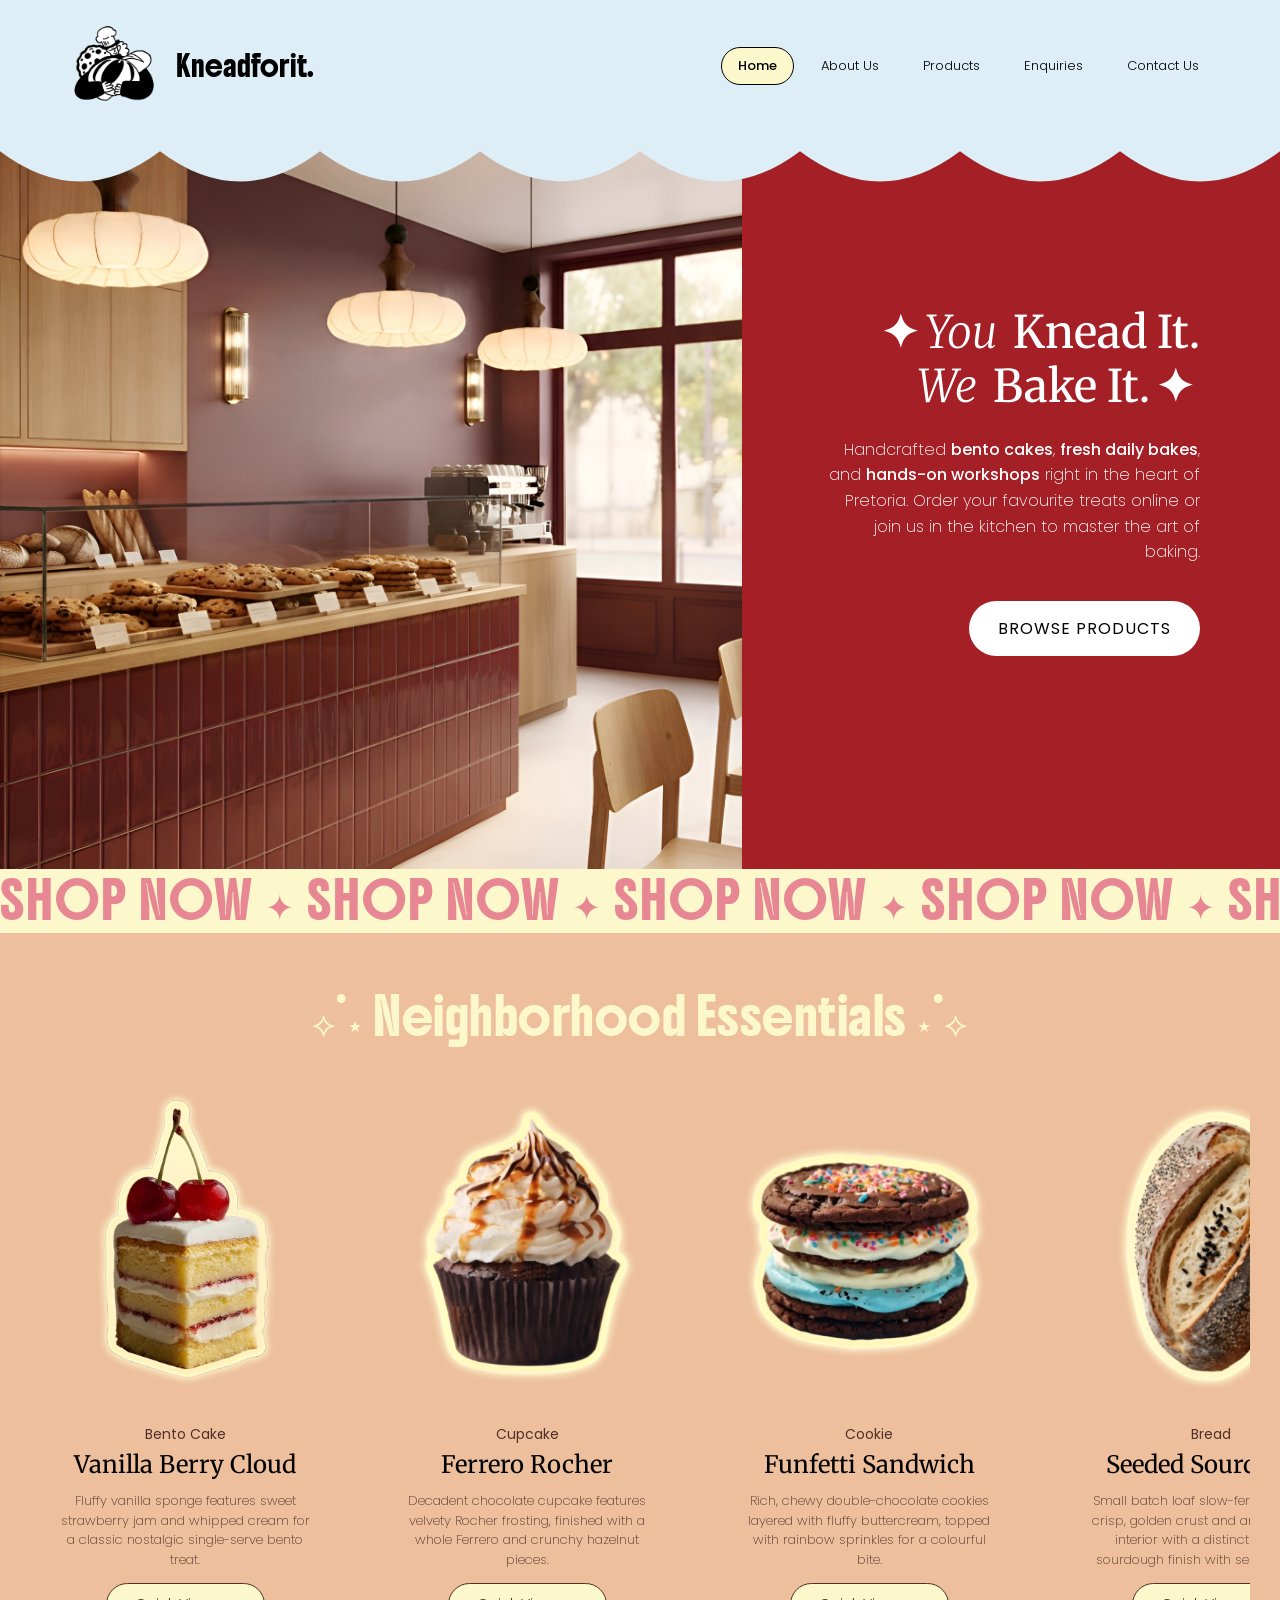
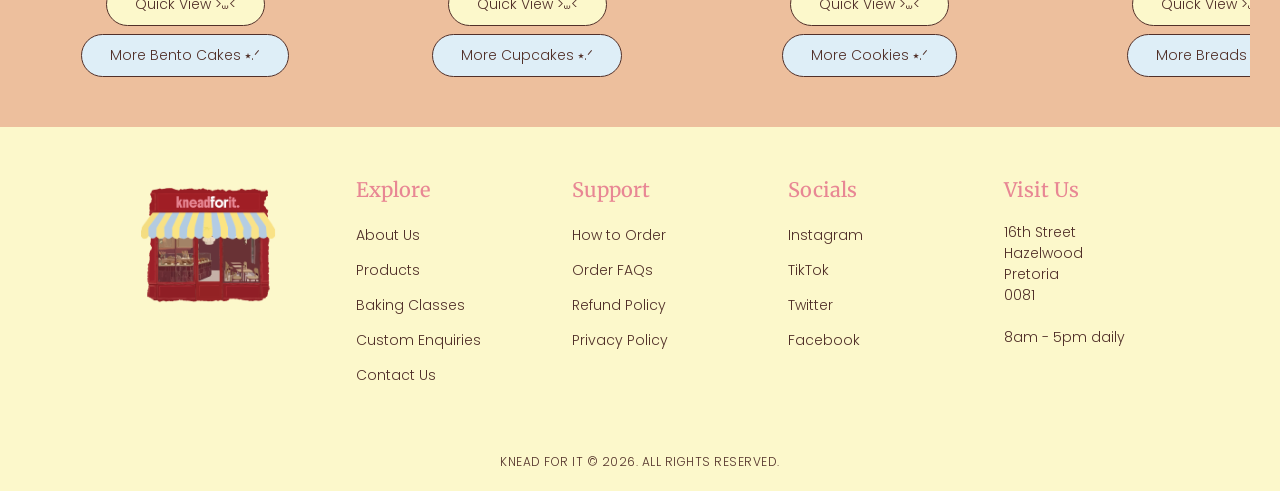
==== commit cb652deb: "Added responsive scroll indicator arrows for featured products." ====
--- a/index.html
+++ b/index.html
@@ -101,12 +101,14 @@
             </div>
         </div>
 
-<!-- BEST SELLER PRODUCTS SECTION (DYNAMICALLY-JS) -->
-
-        <section class="products-section animate-on-scroll">
+<section class="products-section animate-on-scroll">
             <h2 class="products-title">⟡˙⋆ Neighborhood Essentials ⋆˙⟡</h2>
-            <div class="product-scroll-container" id="featured-products-container">
-                <!-- Dynamically rendered-script.js -->
+            <div class="scroll-wrapper">
+                <span class="scroll-arrow left-arrow" aria-hidden="true">‹</span>
+                <div class="product-scroll-container" id="featured-products-container">
+                    <!-- Dynamically rendered-script.js -->
+                </div>
+                <span class="scroll-arrow right-arrow" aria-hidden="true">›</span>
             </div>
         </section>
     </main>
--- a/css/style.css
+++ b/css/style.css
@@ -16,6 +16,7 @@
   --color-cotton-candy: #E88794;
   --color-blush-pink: #F7D7DB;
   --color-peach: #EDBF9D;
+  --color-ivory: #FEF7E7;
   --color-crushed-berry: #A51F26;
   --color-espresso: #513029;
   --color-rich-mahogany: #4B0C07;
@@ -333,6 +334,43 @@
   letter-spacing: 0.03125rem;
 }
 
+/* Scroll Wrapper Container */
+.scroll-wrapper {
+  position: relative;
+  width: 100%;
+  max-width: 90rem;
+  margin: 0 auto;
+}
+
+/* Base Arrow Indicator Styling */
+.scroll-arrow {
+  position: absolute;
+  top: 40%;
+  transform: translateY(-50%);
+  z-index: 10;
+  background-color: var(--color-white);
+  color: var(--color-espresso);
+  font-size: 1.5rem;
+  width: 2.5rem;
+  height: 2.5rem;
+  display: flex;
+  align-items: center;
+  justify-content: center;
+  border-radius: 50%;
+  box-shadow: 0 0.25rem 0.5rem rgba(0, 0, 0, 0.15);
+  pointer-events: none; /* Allows users to swipe right through the arrow */
+  opacity: 0.85;
+}
+
+.left-arrow {
+  left: 0.5rem;
+}
+
+.right-arrow {
+  right: 0.5rem;
+}
+
+
 /* Youtube Ref: "CSS Neon Glow Effect in 2 Minutes" */
 /* Youtube Ref: "Learn All CSS Transition Property for Smooth Animation" */
 .product-image-wrapper {
@@ -418,7 +456,7 @@
   max-width: 62.5rem;
   margin: 0 auto;
   display: grid;
-  grid-template-columns: 1.4fr repeat(4, 1fr);
+  grid-template-columns: 1fr 1fr 1fr 1fr 1fr;
   gap: 5rem;
   margin-bottom: 2rem;
 }
@@ -506,7 +544,7 @@
 .slide-item {
   width: 37.5rem;
   height: 100%;
-  flex-shrink: 0 0 37.5rem;
+  flex-shrink: 0;
   background-size: cover;
   background-position: center;
 }
@@ -662,6 +700,61 @@
   font-weight: 500;
 }
 
+/* MILESTONE TABS SECTION */
+
+.milestone-tabs-section {
+  background-color: var(--color-espresso);
+  padding: 4rem 1.25rem;
+  text-align: center;
+  width: 100%;
+}
+.milestone-container {
+  max-width: 50rem;
+  margin: 0 auto;
+}
+.milestone-title {
+  font-family: var(--font-logo);
+  font-size: 2.25rem;
+  color: var(--color-blush-pink);
+  margin-bottom: 1.5rem;
+}
+.tab-buttons {
+  display: flex;
+  justify-content: center;
+  gap: 1rem;
+  margin-bottom: 2rem;
+  flex-wrap: wrap;
+}
+.tab-btn {
+  padding: 0.75rem 1.5rem;
+  border-radius: 2rem;
+  border: 1px solid var(--color-white);
+  background: var(--color-white);
+  color: var(--color-espresso);
+  cursor: pointer;
+  font-family: var(--font-body);
+  font-weight: 300;
+  transition: all 0.2s ease;
+}
+.tab-btn.active {
+  background: var(--color-blush-pink);
+  color: var(--color-espresso);
+  font-weight: 500;
+}
+.panel-heading {
+  font-family: var(--font-h1);
+  color: var(--color-blush-pink);
+  margin-bottom: 0.75rem;
+  font-size: 1.5rem;
+}
+.panel-text {
+  font-family: var(--font-body);
+  font-weight: 200;
+  line-height: 1.6;
+  color: var(--color-white);
+  font-size: 1rem;
+}
+
 /* PRODUCTS PAGE */
 
 /* PRODUCTS HERO BANNER */
@@ -694,13 +787,16 @@
 .products-category-wrapper {
   width: 100%;
   max-width: 80.625rem;
-  padding-top: 3.75rem; 
+  padding-top: 3.75rem;
+  padding-left: 1.5rem;
+  padding-right: 1.5rem; 
   margin: 0 auto;
   display: flex;
   flex-direction: column;
   align-items: center;
   gap: 1rem;
   text-align: center;
+  box-sizing: border-box;
 }
 .category-main-title {
   font-family: var(--font-logo);
@@ -868,6 +964,12 @@
   background-color: var(--color-blush-pink);
   padding: 2.5rem 0;
   width: 100%;
+}
+.cat-btn.active {
+  background-color: var(--color-cotton-candy);
+  font-weight: 500;
+  color: var(--color-white);
+  border-color: var(--color-black);
 }
 
 /* ENQUIRIES PAGE */
@@ -1007,7 +1109,7 @@
   width: 50%;
   flex: 0 0 50%;
   background-color: var(--color-alice-blue);
-  background-image: url('/images/pattern.png');
+  background-image: url('images/pattern.png');
   background-repeat: repeat;          /* Makes the pattern I created seamless */
   background-size: 31.25rem auto;        /* Zooms the content of the bg image */
   background-position: top center;
@@ -1098,7 +1200,7 @@
   width: 50%;
   flex: 0 0 50%;
   background-color: var(--color-blush-pink);
-  background-image: url('/images/pattern2.png');
+  background-image: url('images/pattern2.png');
   background-repeat: repeat;          /* Makes the pattern I created seamless */
   background-size: 31.25rem auto;        /* Zooms the content of the bg image */
   background-position: top center;
@@ -1216,41 +1318,146 @@
   border: 1px solid var(--color-white);
 }
 
+/* ENQUIRY FORM VALIDATION & CONFIRMATION MODAL STYLES */
+
+.error-text {
+  display: block;
+  font-family: var(--font-body);
+  font-size: 0.75rem;
+  color: var(--color-crushed-berry);
+  margin-top: 0.25rem;
+  margin-left: 0.75rem;
+  font-weight: 500;
+}
+.confirmation-modal-content {
+  max-width: 32rem;
+  padding: 2.5rem;
+  text-align: center;
+  background-color: var(--color-alice-blue);
+  border: 2px solid var(--color-espresso);
+}
+.confirmation-body {
+  display: flex;
+  flex-direction: column;
+  align-items: center;
+}
+.confirmation-title {
+  font-family: var(--font-logo);
+  font-size: 2rem;
+  color: var(--color-espresso);
+  margin-bottom: 1rem;
+}
+.confirmation-subtitle {
+  font-family: var(--font-body);
+  font-size: 0.9375rem;
+  color: var(--color-black);
+  line-height: 1.5;
+  margin-bottom: 1.5rem;
+}
+.confirmation-details-box {
+  width: 100%;
+  background-color: var(--color-white);
+  border: 1px solid var(--color-espresso);
+  border-radius: 1rem;
+  padding: 1.25rem;
+  text-align: left;
+  margin-bottom: 1.5rem;
+}
+.confirmation-details-box p {
+  font-family: var(--font-body);
+  font-size: 0.875rem;
+  color: var(--color-espresso);
+  margin-bottom: 0.5rem;
+  line-height: 1.4;
+}
+.confirmation-details-box p:last-child {
+  margin-bottom: 0;
+}
+.confirmation-note {
+  font-family: var(--font-body);
+  font-size: 0.8125rem;
+  font-weight: 300;
+  color: var(--color-espresso);
+  margin-bottom: 1.75rem;
+}
+.confirmation-ok-btn {
+  margin: 0 auto;
+  display: flex;
+  align-items: center;
+}
+
 /* CONTACT PAGE */
 
 .contact-main {
-  background-color: var(--color-peach);
+  background-color: var(--color-ivory);
   width: 100%;
 }
 .contact-hero {
-  max-width: 80.625rem;
+  position: relative;
+  width: 100%;
+  height: 45.5rem;                      /* Fixed hero banner height */
+  margin-top: -7.5rem;                 /* Pulls hero up under the header scalloped banner */
+  overflow: hidden;
+  display: flex;
+  align-items: center;
+  justify-content: center;
+}
+
+/* Background Bakery Image */
+.contact-hero picture,
+.contact-hero img {
+  position: absolute;
+  top: 0;
+  left: 0;
+  width: 100%;
+  height: 100%;
+  object-fit: cover;                  /* Covers the full hero area */
+  object-position: center;
+  display: block;
+  z-index: 1;
+  opacity: 0.85; 
+}
+
+/* Text Overlay Centered Over Image */
+.contact-hero-content {
+  position: relative;
+  z-index: 2;                         /* Sits directly above the image */
+  max-width: 50rem;
   margin: 0 auto;
-  padding: 3.125rem 1.25rem 1.875rem 1.25rem;
+  padding: 8.5rem 1.5rem 2rem 1.5rem; /* Top padding accommodates the header overlay */
   text-align: center;
 }
-.contact-title {
+
+.contact-hero .contact-title {
   font-family: var(--font-logo);
-  font-size: 2.5rem;
-  font-weight: 500;
-  color: var(--color-espresso);
-  margin-top: 6.25rem;
-  margin-bottom: 1.875rem;
+  font-size: 2rem;
+  font-weight: 500;
+  color: var(--color-espresso);
+  margin-top: 0;
+  margin-bottom: 1.25rem;
   line-height: 1.2;
 }
-.contact-subtitle {
-  font-family: var(--font-body);
-  font-size: 1.25rem;
+
+.contact-hero .contact-title span {
+  font-family: var(--font-body);
+  font-size: 2rem;
+}
+
+.contact-hero .contact-subtitle {
+  font-family: var(--font-body);
+  font-size: 1.0625rem;
   font-weight: 300;
   line-height: 1.6;
   color: var(--color-espresso);
-  max-width: 47.5rem;
-  margin: 0.625rem auto;
-}
-.contact-subtitle strong{
-   font-weight: 500;
-}
-
-/* Split Content Container */
+  max-width: 45rem;
+  margin: 0 auto;
+}
+
+.contact-hero .contact-subtitle strong {
+  font-weight: 500;
+}
+
+/* Split Content Container & Layout Grid */
 .contact-content-section {
   width: 100%;
   padding: 1.25rem 5rem 6.25rem 5rem;
@@ -1263,6 +1470,63 @@
   justify-content: space-between;
   gap: 2.5rem;
 }
+.contact-layout-grid {
+  max-width: 80.625rem;
+  margin: 0 auto;
+  display: grid;
+  grid-template-columns: 1fr 1.25fr;
+  gap: 4rem;
+  align-items: start;
+}
+.contact-form-column {
+  background-color: transparent;
+  width: 100%;
+}
+.contact-col-heading {
+  font-family: var(--font-logo);
+  font-size: 2rem;
+  font-weight: 500;
+  margin-top: 2rem;
+  color: var(--color-peach);
+  margin-bottom: 2rem;
+  line-height: 1.2;
+}
+.contact-col-heading span {
+  color: var(--color-cotton-candy);
+}
+.contact-info-map-column {
+  display: flex;
+  flex-direction: column;
+  gap: 2.5rem;
+}
+.contact-info-grid-row {
+  display: grid;
+  grid-template-columns: repeat(3, 1fr);
+  gap: 1.5rem;
+}
+.contact-info-grid-row .info-group {
+  margin-bottom: 0;
+}
+.contact-info-grid-row .info-label {
+  font-family: var(--font-h1);
+  font-size: 1.125rem;
+  font-weight: 500;
+  color: var(--color-espresso);
+  margin-bottom: 0.375rem;
+}
+.contact-info-grid-row .info-value {
+  font-family: var(--font-body);
+  font-size: 0.875rem;
+  font-weight: 300;
+  line-height: 1.5;
+  color: var(--color-black);
+}
+.contact-info-map-column .contact-col-heading {
+  text-align: center;
+  width: 100%;
+}
+
+/* Legacy / Standard Info Group Styling */
 .contact-details-col {
   width: 18.75rem;
   flex-shrink: 0;
@@ -1299,45 +1563,312 @@
 
 /* Map Wrapper & Styling */
 /* Youtube Ref: "How To Add Google Map On Website Using HTML And CSS | Embed Location Map On Website" */
-.map-frame-wrapper {
-  width: 45rem;
-  height: 43.75rem;
-  border: 0.25rem solid var(--color-lemon-chiffon);
+.contact-map-wrapper {
+  width: 100%;
+  margin-top: 1rem;
+}
+.contact-map-wrapper .map-frame-wrapper {
+  width: 100%;
+  height: 25rem;
+  border: 0.2rem solid var(--color-espresso);
+  border-radius: 1rem;
   overflow: hidden;
+}
+
+/* ANIMATIONS & TRANSITIONS */
+
+.animate-on-scroll {
+  opacity: 0;
+  transform: translateY(20px);
+  transition: opacity 0.6s ease-out, transform 0.6s ease-out;
+}
+.animate-on-scroll.is-visible {
+  opacity: 1;
+  transform: translateY(0);
+}
+
+/* INTERACTIVE CARD ENHANCEMENTS */
+
+.product-image-wrapper {
+  cursor: pointer;
+  position: relative;
+}
+.card-btn-group {
+  display: flex;
+  gap: 0.5rem;
+  margin-top: auto;
+  flex-wrap: wrap;
+  justify-content: center;
+}
+.preview-btn {
+  background-color: var(--color-lemon-chiffon) !important;
+  border-color: var(--color-espresso) !important;
+  color: var(--color-espresso) !important;
+  cursor: pointer;
+}
+.preview-btn:hover {
+  background-color: var(--color-crushed-berry) !important;
+  color: var(--color-white) !important;
+}
+
+/* LIGHTBOX MODAL STYLES (HOMEPAGE) */
+
+.modal-overlay {
+  position: fixed;
+  top: 0;
+  left: 0;
+  width: 100vw;
+  height: 100vh;
+  background-color: rgba(81, 48, 41, 0.75); /* Dark espresso overlay */
+  display: flex;
+  align-items: center;
+  justify-content: center;
+  z-index: 2000;
+  opacity: 0;
+  visibility: hidden;
+  transition: opacity 0.3s ease, visibility 0.3s ease;
+  padding: 1.5rem;
   box-sizing: border-box;
 }
-.map-frame-wrapper iframe {
-  width: 100%;
-  height: 100%;
-  border: 0;
-}
-
-
-
-
-
-
-
-
-
-
-
-
-
-
-
-
-
-
-
-
-
-
-
-
-
-
-
+.modal-overlay.active {
+  opacity: 1;
+  visibility: visible;
+}
+.modal-content {
+  background-color: var(--color-alice-blue);
+  border: 2px solid var(--color-espresso);
+  border-radius: 1.5rem;
+  max-width: 45rem;
+  width: 100%;
+  position: relative;
+  overflow: hidden;
+  transform: scale(0.85);
+  transition: transform 0.3s cubic-bezier(0.175, 0.885, 0.32, 1.275);
+  box-shadow: 0 1rem 2.5rem rgba(0, 0, 0, 0.25);
+}
+.modal-overlay.active .modal-content {
+  transform: scale(1);
+}
+.modal-close {
+  position: absolute;
+  top: 1rem;
+  right: 1.25rem;
+  background: none;
+  border: none;
+  font-size: 2rem;
+  color: var(--color-espresso);
+  cursor: pointer;
+  z-index: 10;
+  line-height: 1;
+  transition: transform 0.2s ease;
+}
+.modal-close:hover {
+  transform: scale(1.2);
+  color: var(--color-crushed-berry);
+}
+.modal-body {
+  display: flex;
+  flex-direction: row;
+  align-items: center;
+  padding: 2.5rem;
+  gap: 2rem;
+}
+.modal-image-col {
+  flex: 1;
+  display: flex;
+  justify-content: center;
+  align-items: center;
+  background-color: var(--color-alice-blue);
+  border-radius: 1rem;
+  padding: 1.5rem;
+}
+.modal-image-col img {
+  max-width: 100%;
+  max-height: 16rem;
+  object-fit: contain;
+  filter: drop-shadow(0 0 0.5rem #ffffff);
+}
+.modal-info-col {
+  flex: 1.2;
+  display: flex;
+  flex-direction: column;
+  align-items: flex-start;
+  text-align: left;
+}
+.modal-info-col .product-title {
+  font-size: 1.75rem;
+  margin-bottom: 0.5rem;
+}
+.modal-info-col .product-description {
+  margin-bottom: 1rem;
+  max-width: 100%;
+}
+.modal-info-col .product-price {
+  font-weight: 600;
+  color: var(--color-crushed-berry);
+  margin-bottom: 1.5rem;
+}
+
+/* LIGHTBOX MODAL STYLES (PRODUCT PAGE) */
+
+.lightbox-modal {
+  position: fixed;
+  top: 0;
+  left: 0;
+  width: 100vw;
+  height: 100vh;
+  background-color: rgba(81, 48, 41, 0.92);
+  display: flex;
+  align-items: center;
+  justify-content: center;
+  z-index: 2000;
+  opacity: 0;
+  visibility: hidden;
+  transition: opacity 0.3s ease, visibility 0.3s ease;
+  padding: 1.5rem;
+  box-sizing: border-box;
+}
+.lightbox-modal.active {
+  opacity: 1;
+  visibility: visible;
+}
+.lightbox-content-wrapper {
+  display: flex;
+  flex-direction: column;
+  align-items: center;
+  width: 100%;
+  max-width: 45rem;
+}
+/* Close Button */
+.lightbox-close {
+  position: absolute;
+  top: 1.5rem;
+  right: 2.5rem;
+  background: none;
+  border: none;
+  font-size: 2.5rem;
+  color: var(--color-white);
+  cursor: pointer;
+  z-index: 2010;
+  line-height: 1;
+  transition: transform 0.2s ease, color 0.2s ease;
+}
+.lightbox-close:hover {
+  transform: scale(1.2);
+  color: var(--color-cotton-candy);
+}
+/* Main View Layout */
+.lightbox-main-view {
+  display: flex;
+  align-items: center;
+  justify-content: center;
+  width: 100%;
+  gap: 2rem;
+  position: relative;
+}
+/* Portrait Display Card */
+.lightbox-display-card {
+  width: 22rem;
+  height: 30rem;
+  background-image: url('../images/lb_background.png');
+  background-size: cover;
+  background-position: center;
+  background-repeat: no-repeat;
+  border: 2px solid var(--color-white);
+  border-radius: 1.5rem;
+  padding: 2rem 1.5rem;
+  display: flex;
+  flex-direction: column;
+  align-items: center;
+  justify-content: space-between;
+  box-shadow: 0 1rem 3rem rgba(0, 0, 0, 0.35);
+  box-sizing: border-box;
+  position: relative;
+}
+.lightbox-image-wrapper {
+  width: 100%;
+  height: 20rem;
+  display: flex;
+  justify-content: center;
+  align-items: center;
+  margin-top: 1rem;
+}
+.lightbox-image-wrapper img {
+  max-width: 100%;
+  max-height: 100%;
+  object-fit: contain;
+  filter: drop-shadow(0 0.5rem 1rem rgba(0, 0, 0, 0.15));
+}
+.lightbox-title {
+  font-family: var(--font-logo);
+  font-size: 1.1rem;
+  font-weight: 500;
+  color: var(--color-espresso);
+  margin-bottom: 1rem;
+  text-align: center;
+}
+/* Navigation Buttons Flanking the Card */
+.lightbox-prev,
+.lightbox-next {
+  background: var(--color-white);
+  border: 1px solid var(--color-espresso);
+  color: var(--color-espresso);
+  font-size: 1.25rem;
+  width: 3.20rem;
+  height: 3.20rem;
+  border-radius: 50%;
+  cursor: pointer;
+  display: flex;
+  align-items: center;
+  justify-content: center;
+  transition: all 0.2s ease;
+  flex-shrink: 0;
+  box-shadow: 0 0.25rem 0.75rem rgba(0,0,0,0.2);
+}
+.lightbox-prev:hover,
+.lightbox-next:hover {
+  background: var(--color-lemon-chiffon);
+  transform: scale(1.1);
+}
+/* Bottom Thumbnail Carousel Strip */
+.lightbox-thumbs-strip {
+display: flex;
+  gap: 0.75rem;
+  overflow-x: auto;
+  padding: 1rem 0.5rem;
+  width: 100%;
+  max-width: 36rem;
+  box-sizing: border-box;
+  margin-top: 1.5rem;
+  scrollbar-width: none;
+  justify-content: flex-start; /* Ensures items start from the left */
+}
+
+.lightbox-thumbs-strip::-webkit-scrollbar {
+  display: none;
+}
+.lightbox-thumb {
+  width: 60px;
+  height: 60px;
+  object-fit: cover;
+  background-color: var(--color-white);
+  background-image: url('../images/lb_background.png');
+  background-size: cover;
+  background-position: center;
+  border-radius: 0.5rem;
+  border: 2px solid transparent;
+  cursor: pointer;
+  opacity: 0.5;
+  transition: opacity 0.2s ease, border-color 0.2s ease, transform 0.2s ease;
+  flex-shrink: 0;
+  padding: 6px;
+}
+.lightbox-thumb:hover,
+.lightbox-thumb.active-thumb {
+  opacity: 1;
+  border-color: var(--color-lemon-chiffon);
+  transform: scale(1.08);
+}
 
 /* RESPONSIVE DESIGN */
 /* Youtube Ref: "Master Responsive CSS Media Queries in easy way" */
@@ -1536,6 +2067,22 @@
   }
 }
 
+/* Responsive adjustments */
+@media screen and (max-width: 38em) {
+  .lightbox-display-card {
+    width: 18rem;
+    height: 28rem;
+  }
+  .lightbox-image-wrapper {
+    height: 18rem;
+  }
+  .lightbox-prev,
+  .lightbox-next {
+    width: 2.5rem;
+    height: 2.5rem;
+    font-size: 1rem;
+  }
+}
 
 /* MOBILE PHONES (Under 550px) */
 @media screen and (max-width: 34.375em) {
@@ -1560,3 +2107,26 @@
     gap: 2rem;
   }
 }
+
+@media screen and (max-width: 65em) {
+  .contact-layout-grid {
+    grid-template-columns: 1fr;
+    gap: 3rem;
+  }
+  .contact-info-grid-row {
+    grid-template-columns: repeat(2, 1fr);
+  }
+}
+
+@media screen and (max-width: 38em) {
+  .contact-info-grid-row {
+    grid-template-columns: 1fr;
+  }
+}
+
+/* Hide arrows on larger screens if you only want them on mobile */
+@media screen and (min-width: 65em) {
+  .scroll-arrow {
+    display: none;
+  }
+}
